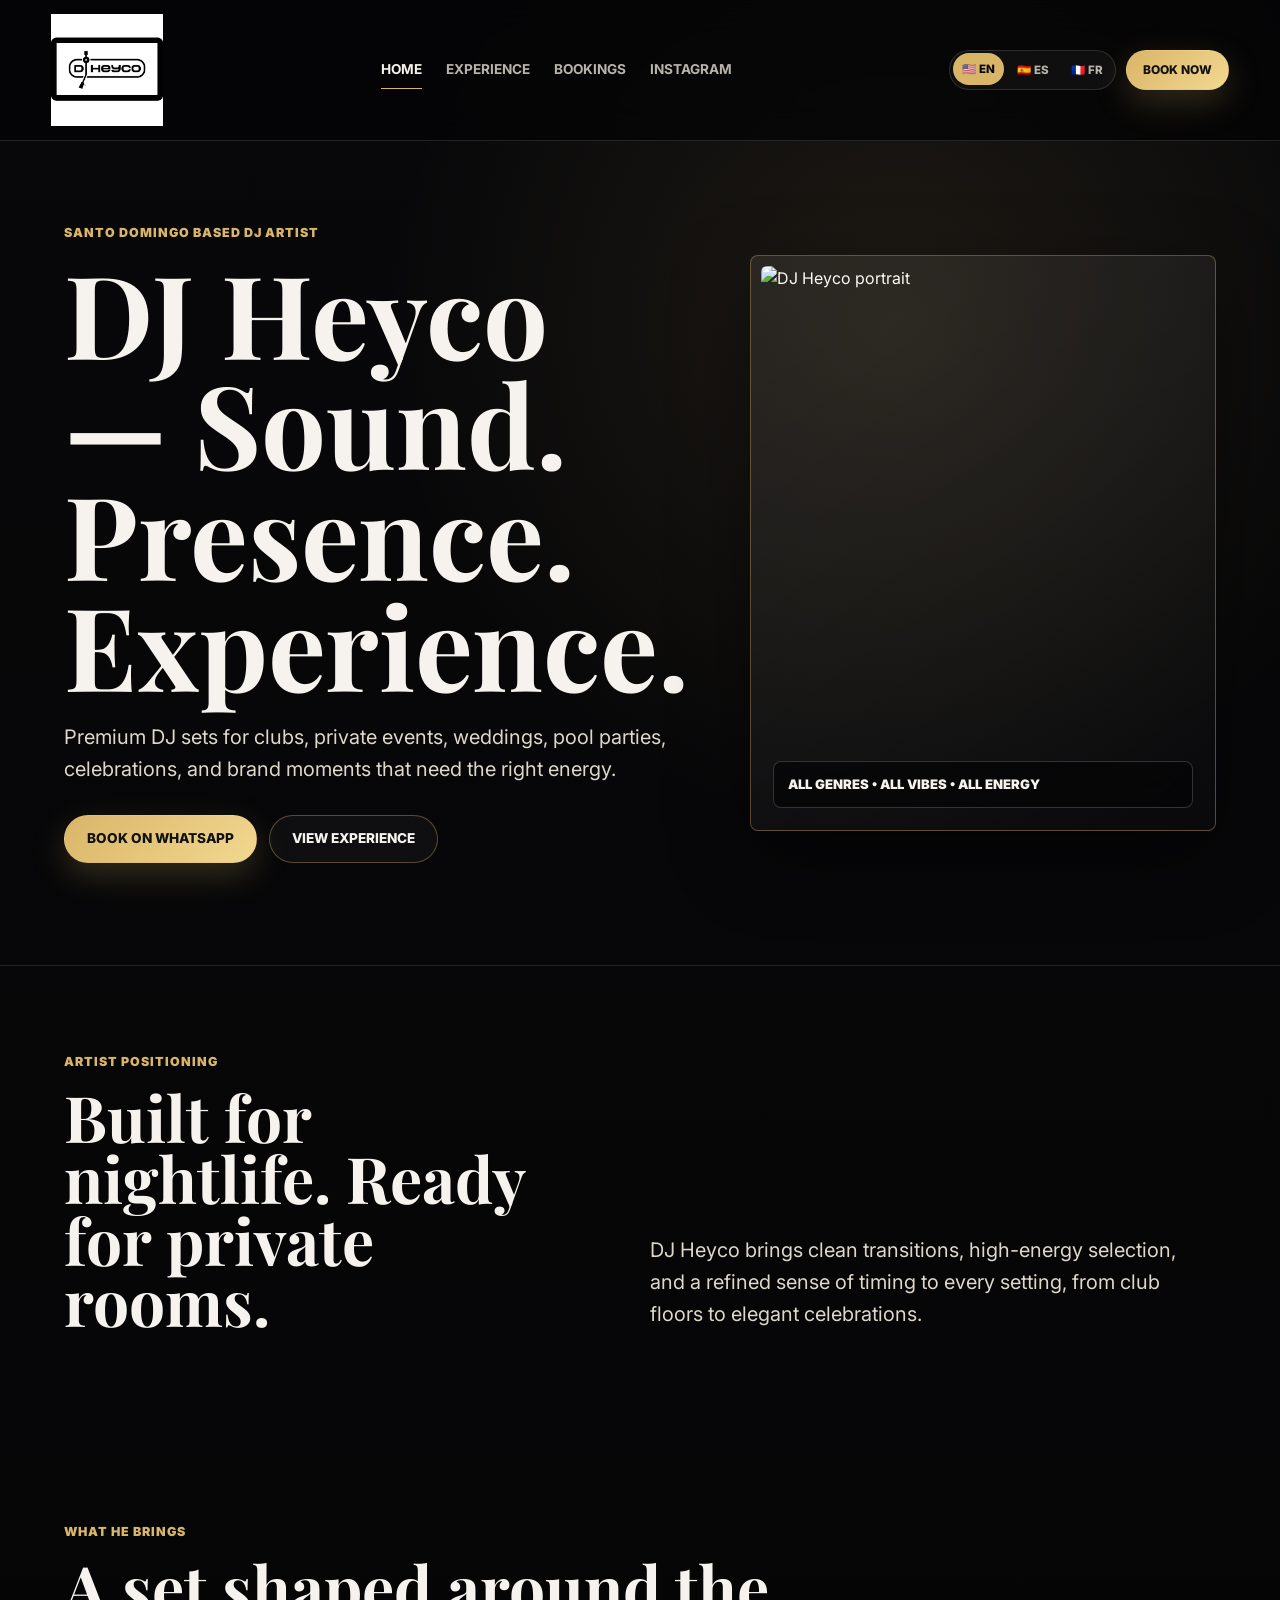
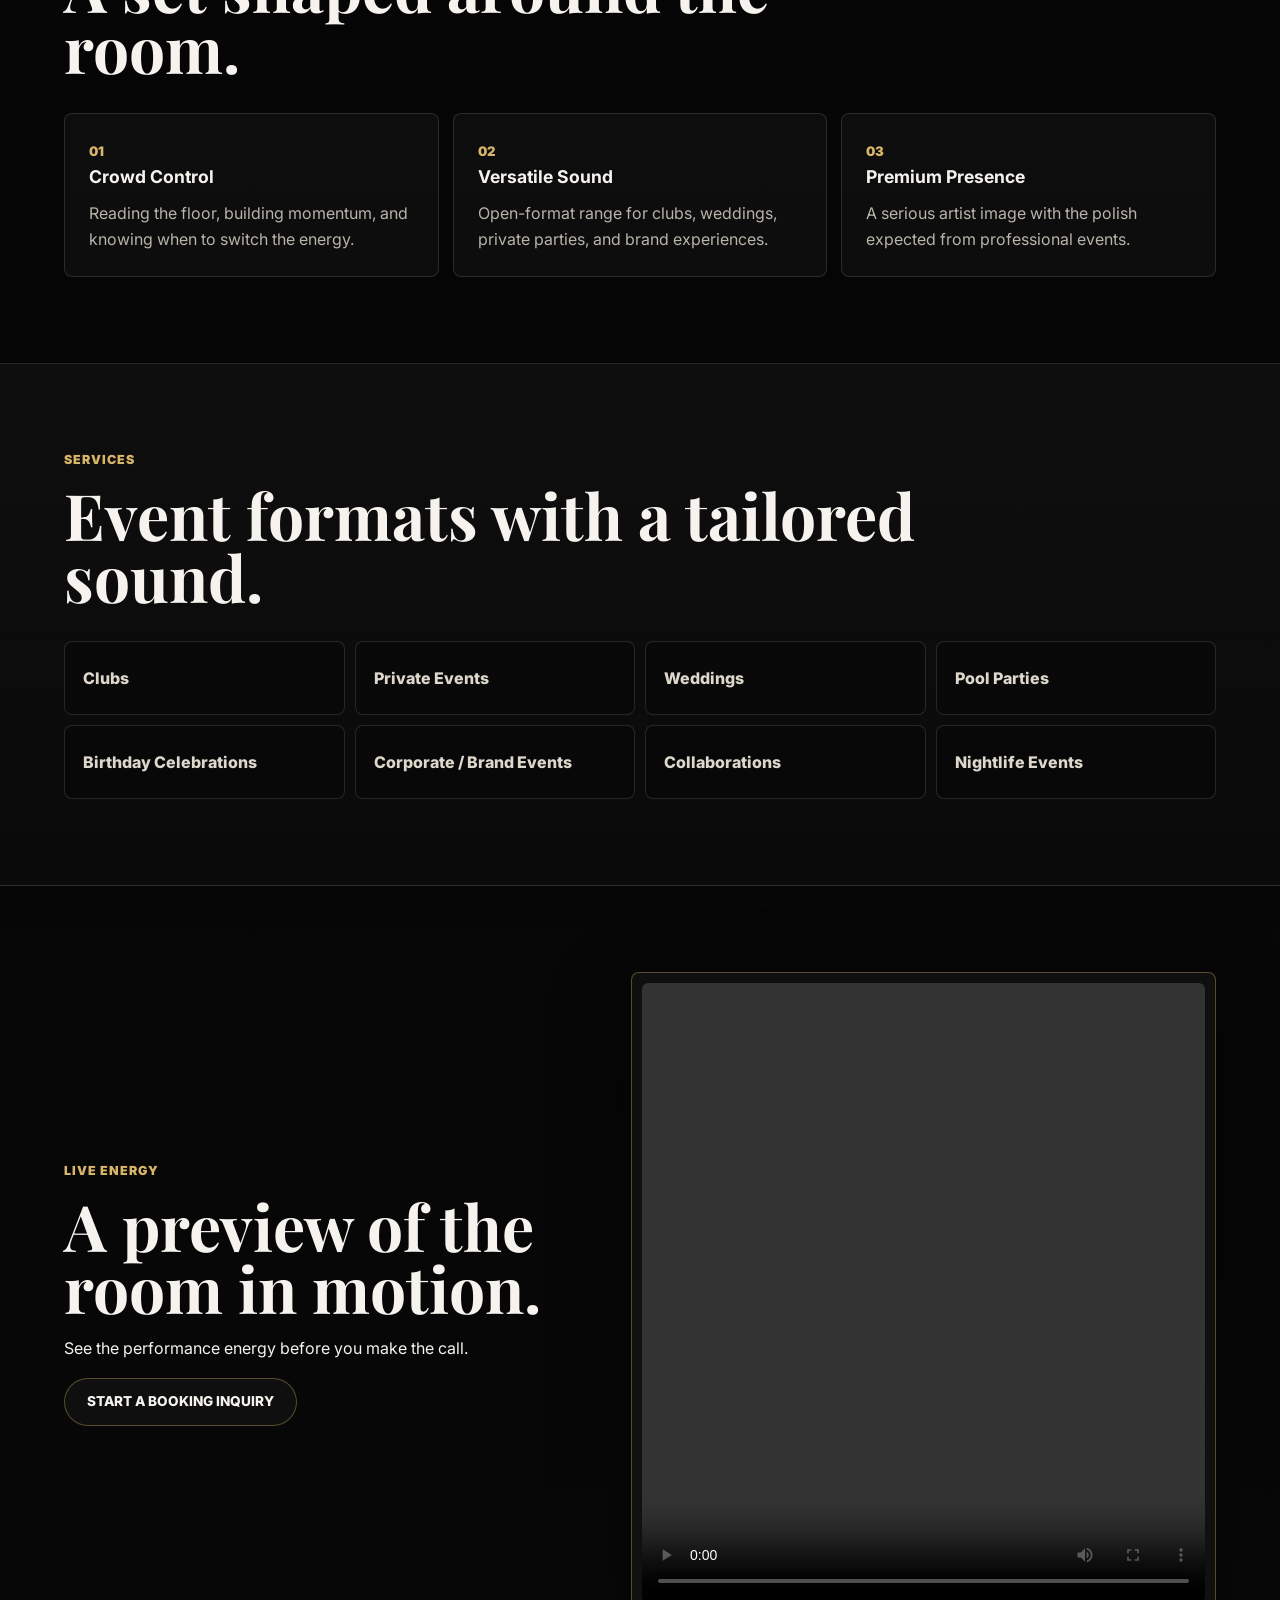
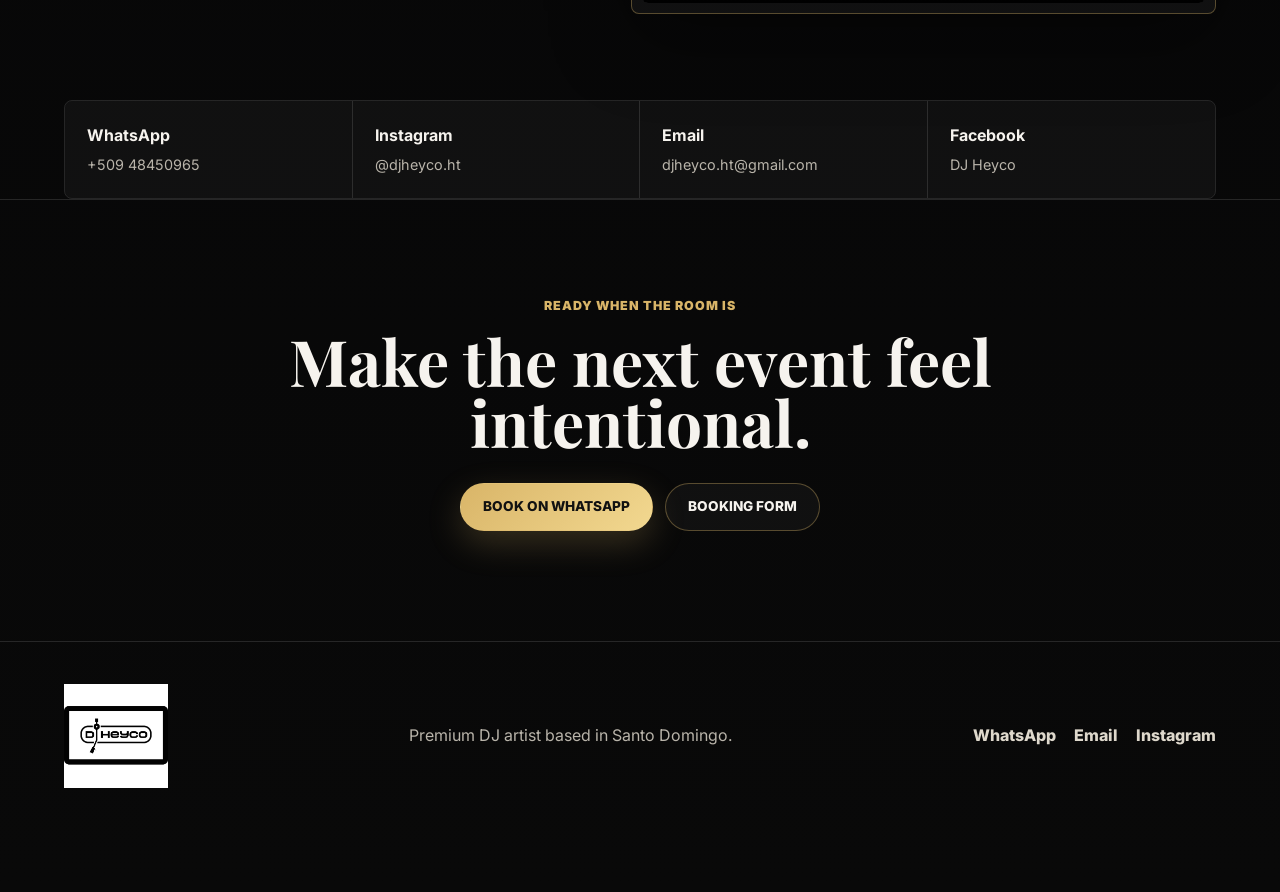
==== index.html @ 6276fa90 "Build DJ Heyco premium website" ====
<!DOCTYPE html>
<html lang="en" data-page="home">
<head>
  <meta charset="UTF-8">
  <meta name="viewport" content="width=device-width, initial-scale=1.0">
  <title data-meta-title="home">DJ HEYCO | Premium DJ Artist in Santo Domingo</title>
  <meta name="description" content="DJ Heyco delivers premium DJ sets for clubs, weddings, private events, nightlife, pool parties, brand events, and collaborations. Based in Santo Domingo.">
  <meta property="og:title" content="DJ HEYCO | Sound. Presence. Experience.">
  <meta property="og:description" content="Premium DJ sets for unforgettable events in Santo Domingo and beyond.">
  <meta property="og:image" content="assets/images/heyco-portrait-01.JPG">
  <meta property="og:type" content="website">
  <link rel="icon" href="assets/brands/logo-primary.png">
  <link rel="preconnect" href="https://fonts.googleapis.com">
  <link rel="preconnect" href="https://fonts.gstatic.com" crossorigin>
  <link href="https://fonts.googleapis.com/css2?family=Inter:wght@400;500;600;700;800&family=Playfair+Display:wght@700;800&display=swap" rel="stylesheet">
  <link rel="stylesheet" href="styles.css">
</head>
<body>
  <header class="site-header" data-header>
    <a class="brand" href="index.html" aria-label="DJ Heyco home">
      <img src="assets/brands/logo-white.png" alt="DJ Heyco logo">
    </a>
    <nav class="desktop-nav" aria-label="Primary navigation">
      <a href="index.html" data-nav="home" data-i18n="nav.home">Home</a>
      <a href="experience.html" data-nav="experience" data-i18n="nav.experience">Experience</a>
      <a href="bookings.html" data-nav="bookings" data-i18n="nav.bookings">Bookings</a>
      <a href="https://www.instagram.com/djheyco.ht?igsh=MTU1YTBkOXdvZGRmdA==" target="_blank" rel="noopener" data-i18n="nav.instagram">Instagram</a>
    </nav>
    <div class="header-actions">
      <div class="language-switcher" data-lang-switcher aria-label="Language selector"></div>
      <a class="btn btn-small btn-gold" href="bookings.html" data-i18n="nav.bookNow">Book Now</a>
      <button class="menu-toggle" type="button" data-menu-toggle aria-label="Open menu" aria-expanded="false">
        <span></span><span></span>
      </button>
    </div>
  </header>

  <div class="mobile-menu" data-mobile-menu>
    <nav aria-label="Mobile navigation">
      <a href="index.html" data-nav="home" data-i18n="nav.home">Home</a>
      <a href="experience.html" data-nav="experience" data-i18n="nav.experience">Experience</a>
      <a href="bookings.html" data-nav="bookings" data-i18n="nav.bookings">Bookings</a>
      <a href="https://www.instagram.com/djheyco.ht?igsh=MTU1YTBkOXdvZGRmdA==" target="_blank" rel="noopener" data-i18n="nav.instagram">Instagram</a>
    </nav>
    <div class="language-switcher mobile-languages" data-lang-switcher aria-label="Mobile language selector"></div>
    <a class="btn btn-gold btn-full" href="bookings.html" data-i18n="nav.bookNow">Book Now</a>
  </div>

  <main>
    <section class="hero home-hero">
      <div class="hero-copy reveal">
        <p class="eyebrow" data-i18n="home.hero.eyebrow">Santo Domingo based DJ artist</p>
        <h1 data-i18n="home.hero.title">DJ Heyco — Sound. Presence. Experience.</h1>
        <p class="hero-text" data-i18n="home.hero.text">Premium DJ sets for clubs, private events, weddings, pool parties, celebrations, and brand moments that need the right energy.</p>
        <div class="cta-row">
          <a class="btn btn-gold" href="https://wa.me/50948450965" data-i18n="cta.whatsapp">Book on WhatsApp</a>
          <a class="btn btn-outline" href="experience.html" data-i18n="cta.experience">View Experience</a>
        </div>
      </div>
      <div class="hero-visual reveal delay-1">
        <img src="assets/images/heyco-portrait-01.JPG" alt="DJ Heyco portrait">
        <div class="visual-tag" data-i18n="brand.phrase">All Genres • All Vibes • All Energy</div>
      </div>
    </section>

    <section class="section split-section">
      <div class="section-copy reveal">
        <p class="eyebrow" data-i18n="home.position.eyebrow">Artist positioning</p>
        <h2 data-i18n="home.position.title">Built for nightlife. Ready for private rooms.</h2>
      </div>
      <p class="section-lead reveal delay-1" data-i18n="home.position.text">DJ Heyco brings clean transitions, high-energy selection, and a refined sense of timing to every setting, from club floors to elegant celebrations.</p>
    </section>

    <section class="section">
      <div class="section-heading reveal">
        <p class="eyebrow" data-i18n="home.why.eyebrow">What he brings</p>
        <h2 data-i18n="home.why.title">A set shaped around the room.</h2>
      </div>
      <div class="feature-grid">
        <article class="feature-card reveal">
          <span>01</span>
          <h3 data-i18n="home.why.card1.title">Crowd Control</h3>
          <p data-i18n="home.why.card1.text">Reading the floor, building momentum, and knowing when to switch the energy.</p>
        </article>
        <article class="feature-card reveal delay-1">
          <span>02</span>
          <h3 data-i18n="home.why.card2.title">Versatile Sound</h3>
          <p data-i18n="home.why.card2.text">Open-format range for clubs, weddings, private parties, and brand experiences.</p>
        </article>
        <article class="feature-card reveal delay-2">
          <span>03</span>
          <h3 data-i18n="home.why.card3.title">Premium Presence</h3>
          <p data-i18n="home.why.card3.text">A serious artist image with the polish expected from professional events.</p>
        </article>
      </div>
    </section>

    <section class="section muted-band">
      <div class="section-heading reveal">
        <p class="eyebrow" data-i18n="home.services.eyebrow">Services</p>
        <h2 data-i18n="home.services.title">Event formats with a tailored sound.</h2>
      </div>
      <div class="service-grid">
        <span data-i18n="services.clubs">Clubs</span>
        <span data-i18n="services.private">Private Events</span>
        <span data-i18n="services.weddings">Weddings</span>
        <span data-i18n="services.pool">Pool Parties</span>
        <span data-i18n="services.birthdays">Birthday Celebrations</span>
        <span data-i18n="services.brand">Corporate / Brand Events</span>
        <span data-i18n="services.collabs">Collaborations</span>
        <span data-i18n="services.nightlife">Nightlife Events</span>
      </div>
    </section>

    <section class="section media-section">
      <div class="media-copy reveal">
        <p class="eyebrow" data-i18n="home.video.eyebrow">Live energy</p>
        <h2 data-i18n="home.video.title">A preview of the room in motion.</h2>
        <p data-i18n="home.video.text">See the performance energy before you make the call.</p>
        <a class="btn btn-outline" href="bookings.html" data-i18n="cta.bookingInquiry">Start a Booking Inquiry</a>
      </div>
      <div class="video-frame reveal delay-1">
        <video src="assets/video/heyco-live.mp4" controls playsinline preload="metadata"></video>
      </div>
    </section>

    <section class="contact-strip reveal" aria-label="Contact options">
      <a href="https://wa.me/50948450965"><strong>WhatsApp</strong><span>+509 48450965</span></a>
      <a href="https://www.instagram.com/djheyco.ht?igsh=MTU1YTBkOXdvZGRmdA==" target="_blank" rel="noopener"><strong>Instagram</strong><span>@djheyco.ht</span></a>
      <a href="mailto:djheyco.ht@gmail.com"><strong>Email</strong><span>djheyco.ht@gmail.com</span></a>
      <a href="https://www.facebook.com/share/14hBr5jwhWc/?mibextid=wwXIfr" target="_blank" rel="noopener"><strong>Facebook</strong><span>DJ Heyco</span></a>
    </section>

    <section class="final-cta reveal">
      <p class="eyebrow" data-i18n="final.eyebrow">Ready when the room is</p>
      <h2 data-i18n="home.final.title">Make the next event feel intentional.</h2>
      <div class="cta-row center">
        <a class="btn btn-gold" href="https://wa.me/50948450965" data-i18n="cta.whatsapp">Book on WhatsApp</a>
        <a class="btn btn-outline" href="bookings.html" data-i18n="cta.form">Booking Form</a>
      </div>
    </section>
  </main>

  <footer class="site-footer">
    <img src="assets/brands/logo-white.png" alt="DJ Heyco logo">
    <p data-i18n="footer.copy">Premium DJ artist based in Santo Domingo.</p>
    <div class="footer-links">
      <a href="https://wa.me/50948450965">WhatsApp</a>
      <a href="mailto:djheyco.ht@gmail.com">Email</a>
      <a href="https://www.instagram.com/djheyco.ht?igsh=MTU1YTBkOXdvZGRmdA==" target="_blank" rel="noopener">Instagram</a>
    </div>
  </footer>

  <div class="quick-actions" aria-label="Quick actions">
    <a href="https://wa.me/50948450965">WhatsApp</a>
    <a href="bookings.html" data-i18n="nav.bookNow">Book Now</a>
    <a href="https://www.instagram.com/djheyco.ht?igsh=MTU1YTBkOXdvZGRmdA==" target="_blank" rel="noopener">Instagram</a>
  </div>

  <script src="script.js"></script>
</body>
</html>
---- styles.css ----
:root {
  --black: #050506;
  --ink: #0b0b0d;
  --charcoal: #131316;
  --smoke: #232326;
  --line: rgba(255, 255, 255, 0.12);
  --line-strong: rgba(217, 181, 104, 0.36);
  --text: #f6f3ee;
  --muted: #b9b4aa;
  --soft: #ded8cc;
  --gold: #d9b568;
  --gold-deep: #98733a;
  --shadow: 0 24px 80px rgba(0, 0, 0, 0.42);
  --radius: 8px;
  --header: 76px;
  --display: "Playfair Display", Georgia, serif;
  --body: "Inter", Arial, sans-serif;
}

* { box-sizing: border-box; }
html { scroll-behavior: smooth; }
body {
  margin: 0;
  background:
    radial-gradient(circle at 70% 8%, rgba(217, 181, 104, 0.11), transparent 32rem),
    linear-gradient(180deg, #08080a 0%, var(--black) 45%, #090909 100%);
  color: var(--text);
  font-family: var(--body);
  line-height: 1.6;
  overflow-x: hidden;
}

body.menu-open { overflow: hidden; }
img, video { max-width: 100%; display: block; }
a { color: inherit; text-decoration: none; }
button, input, textarea, select { font: inherit; }

.site-header {
  position: sticky;
  top: 0;
  z-index: 50;
  min-height: var(--header);
  display: flex;
  align-items: center;
  justify-content: space-between;
  gap: 24px;
  padding: 14px clamp(18px, 4vw, 56px);
  background: rgba(5, 5, 6, 0.78);
  border-bottom: 1px solid var(--line);
  backdrop-filter: blur(18px);
  transition: background 220ms ease, min-height 220ms ease;
}

.site-header.is-scrolled { min-height: 66px; background: rgba(5, 5, 6, 0.94); }
.brand img { width: 112px; height: auto; }
.desktop-nav { display: flex; align-items: center; gap: 24px; color: var(--muted); font-size: 0.85rem; font-weight: 700; text-transform: uppercase; letter-spacing: 0; }
.desktop-nav a { position: relative; padding: 10px 0; transition: color 180ms ease; }
.desktop-nav a:hover, .desktop-nav a.is-active { color: var(--text); }
.desktop-nav a.is-active::after {
  content: "";
  position: absolute;
  left: 0;
  right: 0;
  bottom: 2px;
  height: 1px;
  background: var(--gold);
}

.header-actions { display: flex; align-items: center; gap: 10px; }
.language-switcher { display: flex; align-items: center; gap: 4px; padding: 3px; border: 1px solid var(--line); background: rgba(255,255,255,0.04); border-radius: 999px; }
.lang-btn {
  border: 0;
  color: var(--muted);
  background: transparent;
  border-radius: 999px;
  padding: 7px 9px;
  font-size: 0.72rem;
  font-weight: 800;
  cursor: pointer;
  transition: background 180ms ease, color 180ms ease, transform 180ms ease;
}
.lang-btn:hover, .lang-btn.is-active { color: var(--black); background: var(--gold); transform: translateY(-1px); }

.btn {
  display: inline-flex;
  align-items: center;
  justify-content: center;
  min-height: 48px;
  padding: 0 22px;
  border-radius: 999px;
  border: 1px solid transparent;
  font-size: 0.85rem;
  font-weight: 800;
  text-transform: uppercase;
  letter-spacing: 0;
  transition: transform 180ms ease, box-shadow 180ms ease, border-color 180ms ease, background 180ms ease;
}
.btn:hover { transform: translateY(-2px); }
.btn-gold { background: linear-gradient(135deg, var(--gold), #f2d890); color: #111; box-shadow: 0 12px 34px rgba(217, 181, 104, 0.22); }
.btn-outline { border-color: var(--line-strong); color: var(--text); background: rgba(255,255,255,0.035); }
.btn-outline:hover { border-color: var(--gold); background: rgba(217,181,104,0.08); }
.btn-small { min-height: 40px; padding: 0 16px; font-size: 0.75rem; }
.btn-full { width: 100%; }

.menu-toggle {
  display: none;
  width: 44px;
  height: 44px;
  border: 1px solid var(--line);
  border-radius: 50%;
  background: rgba(255,255,255,0.04);
  cursor: pointer;
}
.menu-toggle span { display: block; width: 18px; height: 2px; margin: 5px auto; background: var(--text); transition: transform 180ms ease; }
.menu-open .menu-toggle span:first-child { transform: translateY(3.5px) rotate(45deg); }
.menu-open .menu-toggle span:last-child { transform: translateY(-3.5px) rotate(-45deg); }
.mobile-menu {
  position: fixed;
  inset: var(--header) 0 auto 0;
  z-index: 40;
  padding: 24px;
  background: rgba(8,8,10,0.98);
  border-bottom: 1px solid var(--line);
  transform: translateY(-120%);
  opacity: 0;
  pointer-events: none;
  transition: transform 240ms ease, opacity 240ms ease;
}
.mobile-menu.is-open { transform: translateY(0); opacity: 1; pointer-events: auto; }
.mobile-menu nav { display: grid; gap: 4px; margin-bottom: 20px; }
.mobile-menu a { padding: 14px 0; color: var(--soft); font-weight: 800; text-transform: uppercase; }
.mobile-languages { margin-bottom: 20px; width: max-content; }

.hero, .page-hero, .section, .final-cta { padding-left: clamp(20px, 5vw, 72px); padding-right: clamp(20px, 5vw, 72px); }
.hero {
  min-height: calc(100svh - var(--header));
  display: grid;
  grid-template-columns: minmax(0, 1.02fr) minmax(300px, 0.78fr);
  gap: clamp(28px, 6vw, 80px);
  align-items: center;
  padding-top: 52px;
  padding-bottom: 72px;
}
.page-hero { padding-top: 96px; padding-bottom: 72px; max-width: 1040px; }
.bookings-hero { max-width: 1120px; }
.eyebrow {
  margin: 0 0 14px;
  color: var(--gold);
  font-size: 0.78rem;
  font-weight: 900;
  text-transform: uppercase;
  letter-spacing: 0.08em;
}
h1, h2, h3, p { margin-top: 0; }
h1, h2 { font-family: var(--display); line-height: 0.96; letter-spacing: 0; }
h1 { max-width: 860px; margin-bottom: 22px; font-size: clamp(3.25rem, 9vw, 7.8rem); }
h2 { font-size: clamp(2.2rem, 5vw, 4.8rem); margin-bottom: 18px; }
h3 { font-size: 1.1rem; margin-bottom: 10px; }
.hero-text, .section-lead { max-width: 680px; color: var(--soft); font-size: clamp(1rem, 2vw, 1.25rem); }
.cta-row { display: flex; flex-wrap: wrap; gap: 12px; margin-top: 30px; }
.cta-row.center { justify-content: center; }

.hero-visual { position: relative; border: 1px solid var(--line-strong); border-radius: var(--radius); padding: 10px; background: linear-gradient(145deg, rgba(255,255,255,0.08), rgba(255,255,255,0.015)); box-shadow: var(--shadow); }
.hero-visual img { aspect-ratio: 4 / 5; width: 100%; object-fit: cover; border-radius: calc(var(--radius) - 2px); filter: saturate(0.9) contrast(1.05); }
.visual-tag {
  position: absolute;
  left: 22px;
  right: 22px;
  bottom: 22px;
  padding: 12px 14px;
  border: 1px solid rgba(255,255,255,0.18);
  background: rgba(5,5,6,0.72);
  backdrop-filter: blur(14px);
  color: var(--text);
  border-radius: var(--radius);
  font-weight: 900;
  font-size: 0.82rem;
  text-transform: uppercase;
}

.section { padding-top: 86px; padding-bottom: 86px; }
.split-section { display: grid; grid-template-columns: 0.9fr 1fr; gap: clamp(24px, 6vw, 80px); align-items: end; border-top: 1px solid var(--line); }
.section-heading { max-width: 860px; margin-bottom: 34px; }
.muted-band { background: linear-gradient(180deg, rgba(255,255,255,0.035), rgba(255,255,255,0.015)); border-top: 1px solid var(--line); border-bottom: 1px solid var(--line); }

.feature-grid, .energy-grid, .contact-card-grid { display: grid; grid-template-columns: repeat(3, 1fr); gap: 14px; }
.feature-card, .contact-card, .media-note {
  border: 1px solid var(--line);
  border-radius: var(--radius);
  padding: 24px;
  background: rgba(255,255,255,0.035);
  transition: transform 180ms ease, border-color 180ms ease, background 180ms ease;
}
.feature-card:hover, .contact-card:hover { transform: translateY(-4px); border-color: var(--line-strong); background: rgba(217,181,104,0.055); }
.feature-card span { color: var(--gold); font-weight: 900; font-size: 0.82rem; }
.feature-card p, .media-note p { color: var(--muted); margin-bottom: 0; }
.service-grid { display: grid; grid-template-columns: repeat(4, 1fr); gap: 10px; }
.service-grid span {
  min-height: 74px;
  display: flex;
  align-items: center;
  padding: 18px;
  border: 1px solid var(--line);
  border-radius: var(--radius);
  color: var(--soft);
  background: rgba(0,0,0,0.22);
  font-weight: 800;
}

.media-section, .form-section, .artist-profile, .wide-media-grid { display: grid; grid-template-columns: 0.86fr 1fr; gap: clamp(24px, 5vw, 70px); align-items: center; }
.video-frame { border: 1px solid var(--line-strong); border-radius: var(--radius); padding: 10px; background: rgba(255,255,255,0.04); box-shadow: var(--shadow); }
.video-frame video { width: 100%; max-height: 620px; aspect-ratio: 9 / 16; object-fit: cover; border-radius: calc(var(--radius) - 2px); background: #000; }
.video-frame.large video { max-height: 760px; }
.contact-strip { margin: 0 clamp(20px, 5vw, 72px); display: grid; grid-template-columns: repeat(4, 1fr); border: 1px solid var(--line); border-radius: var(--radius); overflow: hidden; }
.contact-strip a, .contact-card { display: grid; gap: 4px; padding: 22px; background: rgba(255,255,255,0.035); border-right: 1px solid var(--line); }
.contact-strip a:last-child { border-right: 0; }
.contact-strip span, .contact-card span { color: var(--muted); font-size: 0.9rem; overflow-wrap: anywhere; }

.profile-image img, .editorial-gallery img { width: 100%; object-fit: cover; border-radius: var(--radius); border: 1px solid var(--line-strong); filter: saturate(0.9) contrast(1.04); }
.profile-image img { aspect-ratio: 4 / 5; }
.statement-band { margin: 10px clamp(20px, 5vw, 72px); padding: clamp(34px, 7vw, 70px); border-top: 1px solid var(--line-strong); border-bottom: 1px solid var(--line-strong); text-align: center; }
.statement-band p { margin: 0; color: var(--gold); font-family: var(--display); font-size: clamp(2rem, 6vw, 5rem); line-height: 1; }
.editorial-gallery { display: grid; grid-template-columns: 1.15fr 0.85fr; gap: 14px; align-items: end; }
.editorial-gallery img:first-child { aspect-ratio: 4 / 5; }
.editorial-gallery img:last-child { aspect-ratio: 3 / 4; }

.booking-form { border: 1px solid var(--line); border-radius: var(--radius); padding: 24px; background: rgba(255,255,255,0.04); }
.form-grid { display: grid; grid-template-columns: repeat(2, 1fr); gap: 14px; }
label { display: grid; gap: 8px; color: var(--soft); font-size: 0.86rem; font-weight: 800; }
input, textarea, select {
  width: 100%;
  border: 1px solid var(--line);
  border-radius: var(--radius);
  background: rgba(0,0,0,0.3);
  color: var(--text);
  padding: 13px 14px;
  outline: 0;
  transition: border-color 180ms ease, background 180ms ease;
}
textarea { resize: vertical; }
input:focus, textarea:focus, select:focus { border-color: var(--gold); background: rgba(0,0,0,0.5); }
.booking-form > label, .booking-form button { margin-top: 14px; }
.form-status { margin: 14px 0 0; color: var(--gold); font-weight: 800; }

.faq-list { max-width: 920px; display: grid; gap: 10px; }
.faq-item { border: 1px solid var(--line); border-radius: var(--radius); overflow: hidden; background: rgba(255,255,255,0.035); }
.faq-item button { width: 100%; display: flex; justify-content: space-between; align-items: center; gap: 20px; padding: 18px 20px; border: 0; background: transparent; color: var(--text); cursor: pointer; text-align: left; font-weight: 900; }
.faq-item b { color: var(--gold); font-size: 1.4rem; line-height: 1; transition: transform 180ms ease; }
.faq-item p { max-height: 0; overflow: hidden; margin: 0; padding: 0 20px; color: var(--muted); transition: max-height 220ms ease, padding 220ms ease; }
.faq-item.is-open p { max-height: 180px; padding: 0 20px 20px; }
.faq-item.is-open b { transform: rotate(45deg); }

.final-cta { padding-top: 96px; padding-bottom: 110px; text-align: center; border-top: 1px solid var(--line); }
.final-cta h2 { max-width: 900px; margin-left: auto; margin-right: auto; }
.site-footer { padding: 42px clamp(20px, 5vw, 72px) 104px; border-top: 1px solid var(--line); display: flex; justify-content: space-between; gap: 24px; align-items: center; color: var(--muted); }
.site-footer img { width: 104px; }
.site-footer p { margin: 0; }
.footer-links { display: flex; gap: 18px; font-weight: 800; color: var(--soft); }

.quick-actions { display: none; }
.reveal { opacity: 0; transform: translateY(22px); transition: opacity 620ms ease, transform 620ms ease; }
.reveal.is-visible { opacity: 1; transform: translateY(0); }
.delay-1 { transition-delay: 100ms; }
.delay-2 { transition-delay: 180ms; }
.delay-3 { transition-delay: 260ms; }

@media (max-width: 980px) {
  .desktop-nav, .header-actions > .language-switcher, .header-actions > .btn { display: none; }
  .menu-toggle { display: block; }
  .hero, .split-section, .media-section, .form-section, .artist-profile, .wide-media-grid { grid-template-columns: 1fr; }
  .hero { min-height: auto; padding-top: 48px; }
  .feature-grid, .energy-grid { grid-template-columns: 1fr; }
  .service-grid, .contact-strip, .contact-card-grid { grid-template-columns: repeat(2, 1fr); }
  .contact-strip a:nth-child(2) { border-right: 0; }
  .contact-strip a:nth-child(-n + 2) { border-bottom: 1px solid var(--line); }
}

@media (max-width: 640px) {
  :root { --header: 68px; }
  .site-header { padding: 12px 18px; }
  .brand img { width: 98px; }
  h1 { font-size: clamp(3rem, 17vw, 4.7rem); }
  h2 { font-size: clamp(2rem, 11vw, 3.2rem); }
  .hero, .page-hero, .section, .final-cta { padding-left: 18px; padding-right: 18px; }
  .section { padding-top: 64px; padding-bottom: 64px; }
  .page-hero { padding-top: 72px; padding-bottom: 56px; }
  .cta-row, .cta-row.center { flex-direction: column; align-items: stretch; }
  .btn { width: 100%; min-height: 52px; }
  .service-grid, .contact-strip, .contact-card-grid, .form-grid, .editorial-gallery { grid-template-columns: 1fr; }
  .contact-strip { margin-left: 18px; margin-right: 18px; }
  .contact-strip a { border-right: 0; border-bottom: 1px solid var(--line); }
  .contact-strip a:last-child { border-bottom: 0; }
  .visual-tag { left: 18px; right: 18px; bottom: 18px; }
  .statement-band { margin-left: 18px; margin-right: 18px; padding: 34px 0; }
  .site-footer { display: grid; justify-items: start; padding-bottom: 96px; }
  .footer-links { flex-wrap: wrap; }
  .quick-actions {
    position: fixed;
    left: 10px;
    right: 10px;
    bottom: 10px;
    z-index: 45;
    display: grid;
    grid-template-columns: repeat(3, 1fr);
    gap: 6px;
    padding: 6px;
    border: 1px solid var(--line-strong);
    border-radius: 999px;
    background: rgba(5,5,6,0.88);
    backdrop-filter: blur(18px);
    box-shadow: var(--shadow);
  }
  .quick-actions a {
    min-height: 42px;
    display: flex;
    align-items: center;
    justify-content: center;
    border-radius: 999px;
    color: var(--soft);
    font-size: 0.72rem;
    font-weight: 900;
    text-transform: uppercase;
  }
  .quick-actions a:nth-child(2) { background: var(--gold); color: var(--black); }
}

@media (prefers-reduced-motion: reduce) {
  *, *::before, *::after { scroll-behavior: auto !important; transition: none !important; }
  .reveal { opacity: 1; transform: none; }
}
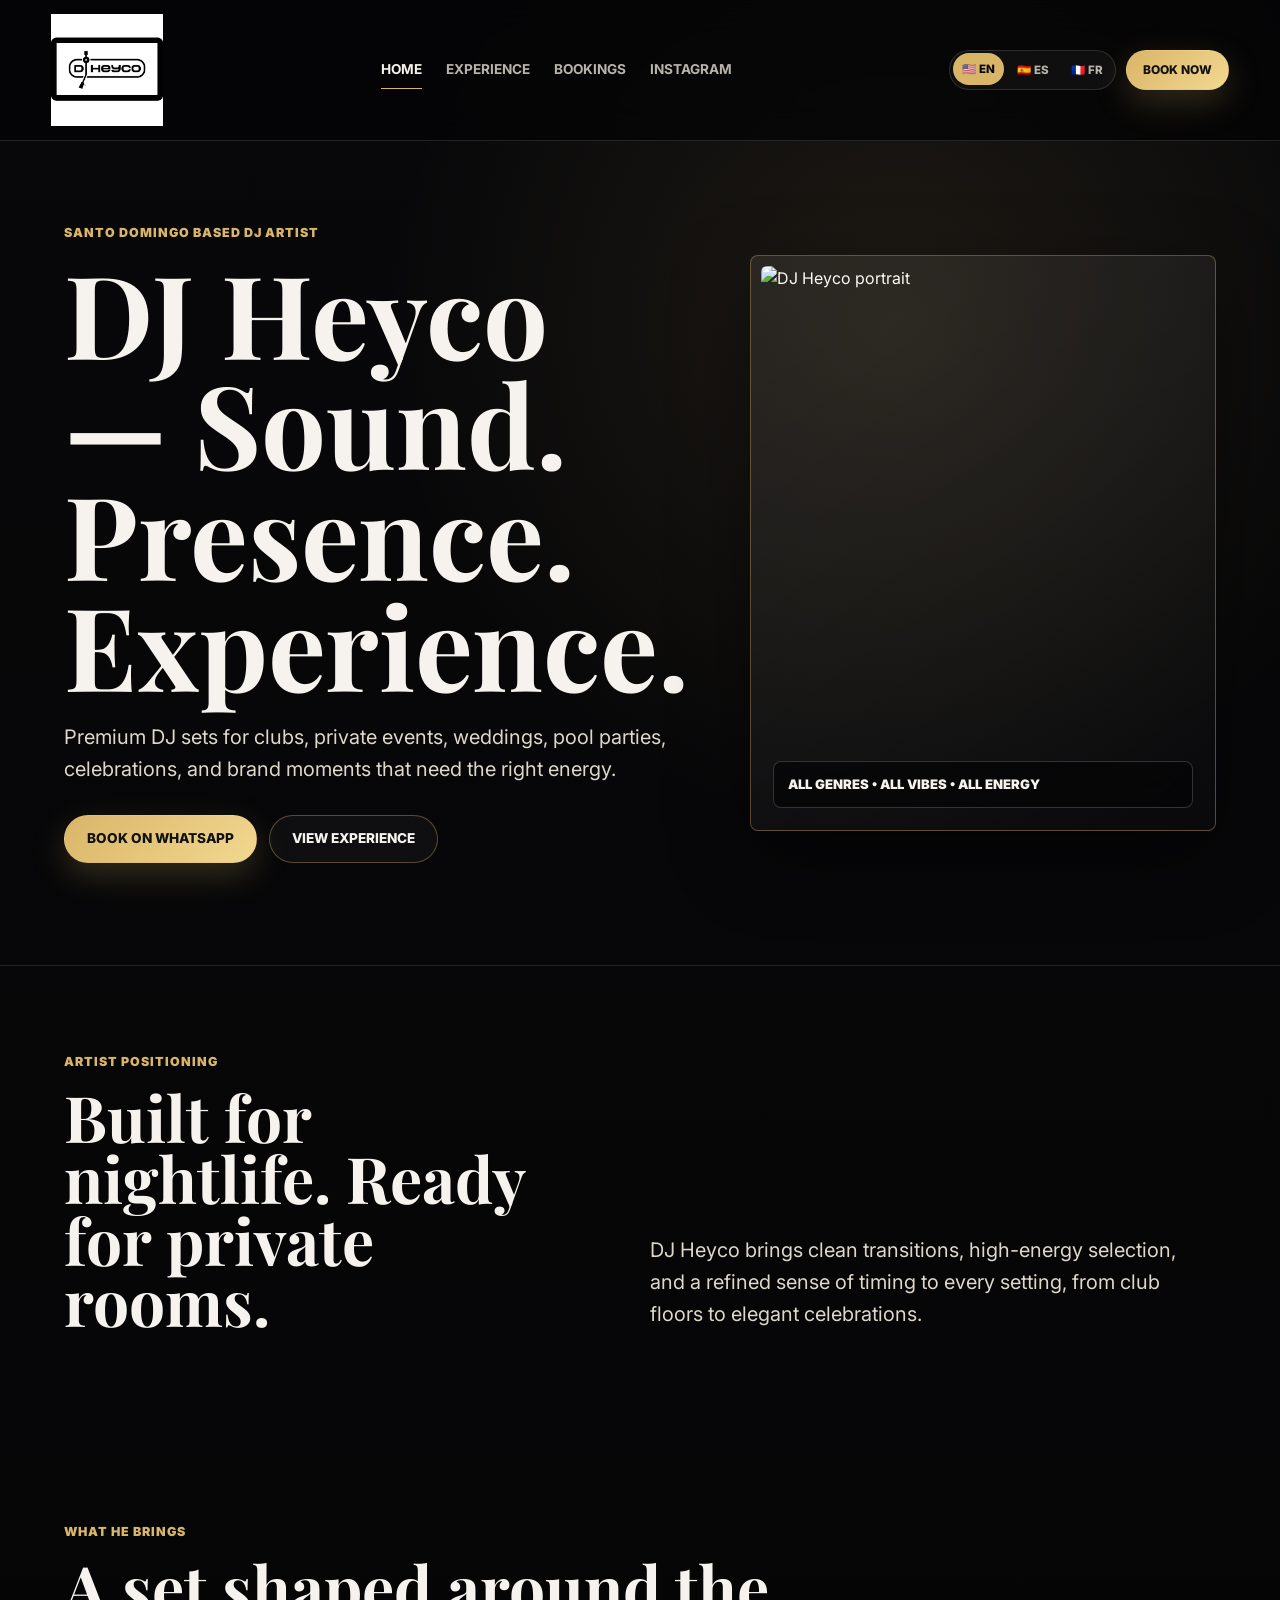
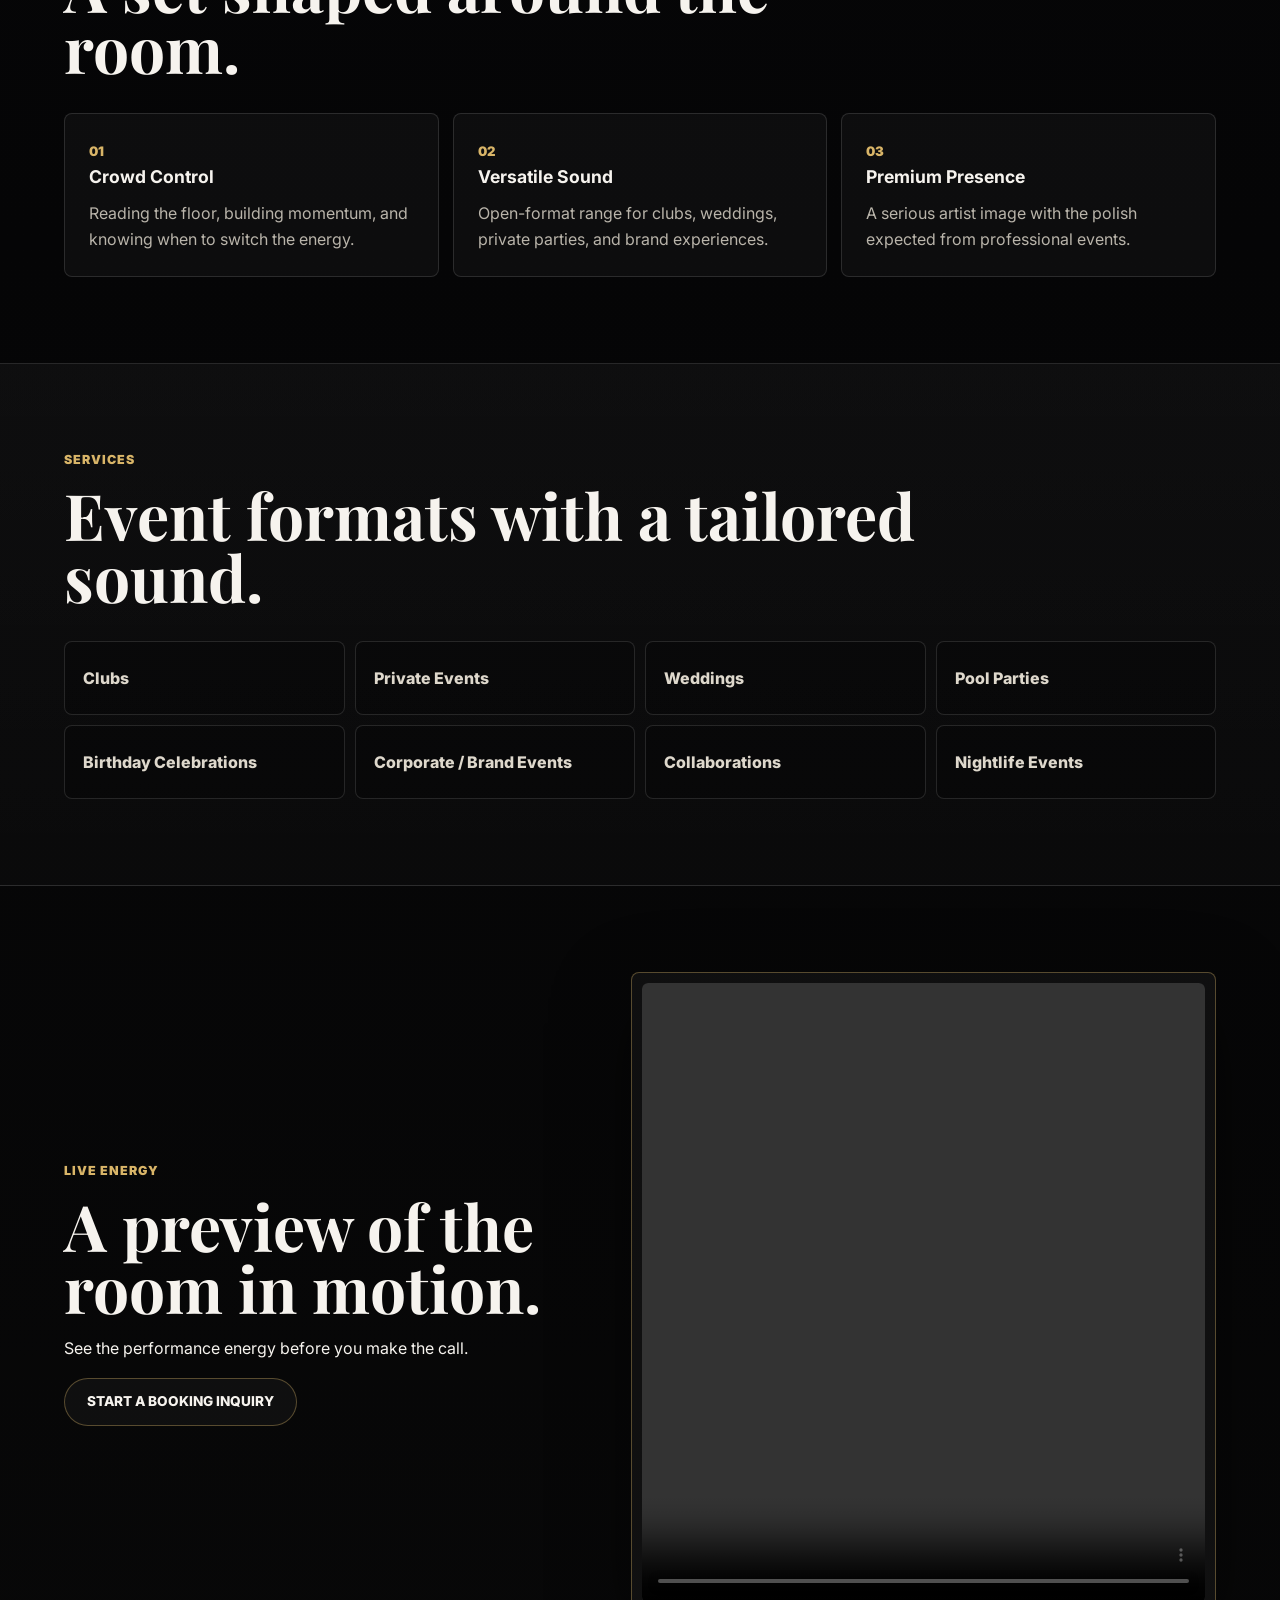
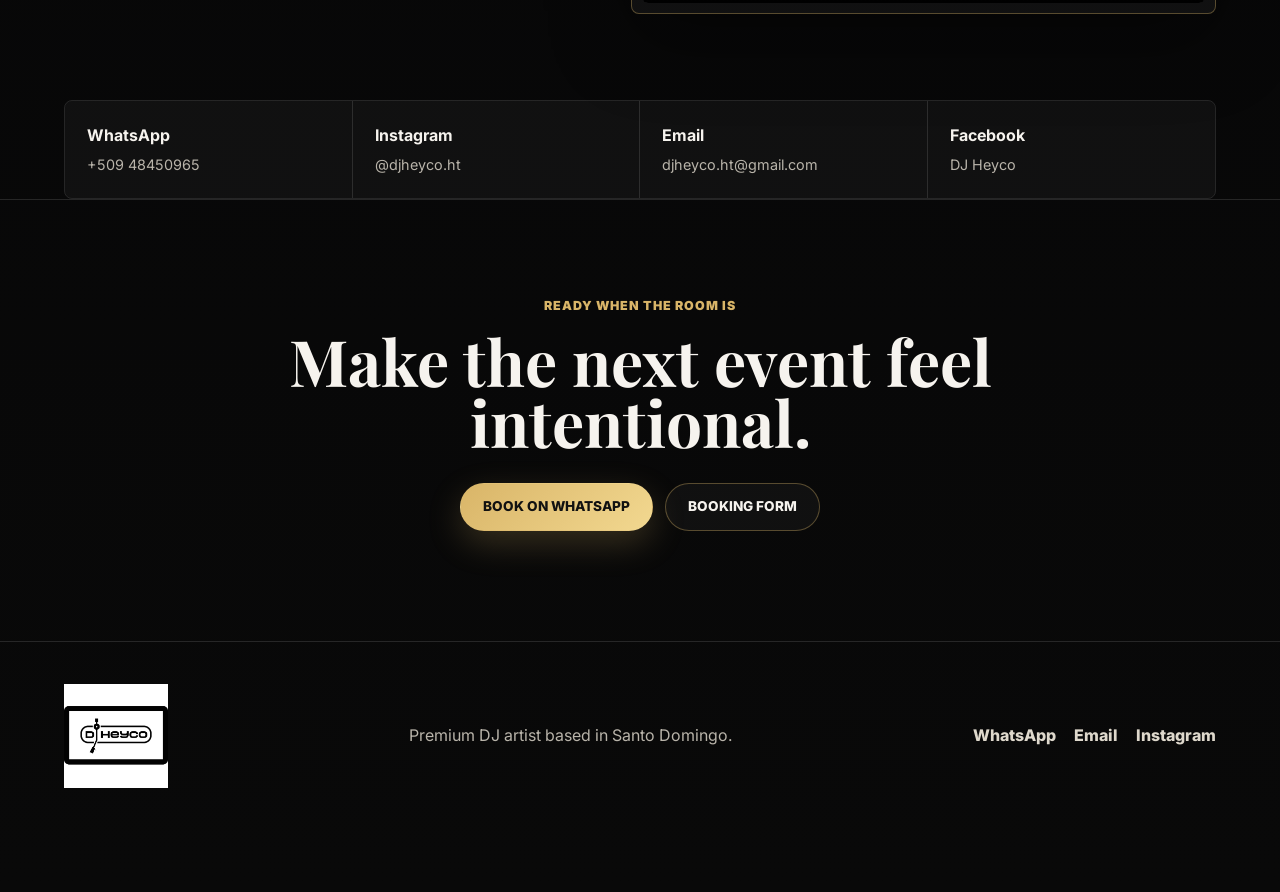
==== commit d85c04be: "Improve mobile navigation and social SEO" ====
--- a/index.html
+++ b/index.html
@@ -3,12 +3,22 @@
 <head>
   <meta charset="UTF-8">
   <meta name="viewport" content="width=device-width, initial-scale=1.0">
-  <title data-meta-title="home">DJ HEYCO | Premium DJ Artist in Santo Domingo</title>
-  <meta name="description" content="DJ Heyco delivers premium DJ sets for clubs, weddings, private events, nightlife, pool parties, brand events, and collaborations. Based in Santo Domingo.">
-  <meta property="og:title" content="DJ HEYCO | Sound. Presence. Experience.">
-  <meta property="og:description" content="Premium DJ sets for unforgettable events in Santo Domingo and beyond.">
-  <meta property="og:image" content="assets/images/heyco-portrait-01.JPG">
+  <title data-meta-title="home">DJ Heyco | Premium DJ for Events, Clubs & Private Celebrations</title>
+  <meta name="description" content="DJ Heyco is a Santo Domingo-based DJ delivering premium music experiences for clubs, weddings, private events, pool parties, nightlife, and brand collaborations.">
+  <meta name="robots" content="index, follow">
+  <meta name="author" content="DJ Heyco">
+  <meta name="theme-color" content="#050506">
+  <link rel="canonical" href="https://lively-mushroom-04da59610.7.azurestaticapps.net/">
+  <meta property="og:title" content="DJ Heyco | Premium DJ for Events, Clubs & Private Celebrations">
+  <meta property="og:description" content="DJ Heyco is a Santo Domingo-based DJ delivering premium music experiences for clubs, weddings, private events, pool parties, nightlife, and brand collaborations.">
+  <meta property="og:image" content="https://lively-mushroom-04da59610.7.azurestaticapps.net/assets/brands/logo-primary.png">
+  <meta property="og:url" content="https://lively-mushroom-04da59610.7.azurestaticapps.net/">
   <meta property="og:type" content="website">
+  <meta property="og:site_name" content="DJ Heyco">
+  <meta name="twitter:card" content="summary_large_image">
+  <meta name="twitter:title" content="DJ Heyco | Premium DJ for Events, Clubs & Private Celebrations">
+  <meta name="twitter:description" content="Premium music experiences for clubs, weddings, private events, pool parties, nightlife, and brand collaborations.">
+  <meta name="twitter:image" content="https://lively-mushroom-04da59610.7.azurestaticapps.net/assets/brands/logo-primary.png">
   <link rel="icon" href="assets/brands/logo-primary.png">
   <link rel="preconnect" href="https://fonts.googleapis.com">
   <link rel="preconnect" href="https://fonts.gstatic.com" crossorigin>
@@ -36,14 +46,22 @@
   </header>
 
   <div class="mobile-menu" data-mobile-menu>
-    <nav aria-label="Mobile navigation">
-      <a href="index.html" data-nav="home" data-i18n="nav.home">Home</a>
-      <a href="experience.html" data-nav="experience" data-i18n="nav.experience">Experience</a>
-      <a href="bookings.html" data-nav="bookings" data-i18n="nav.bookings">Bookings</a>
-      <a href="https://www.instagram.com/djheyco.ht?igsh=MTU1YTBkOXdvZGRmdA==" target="_blank" rel="noopener" data-i18n="nav.instagram">Instagram</a>
-    </nav>
-    <div class="language-switcher mobile-languages" data-lang-switcher aria-label="Mobile language selector"></div>
-    <a class="btn btn-gold btn-full" href="bookings.html" data-i18n="nav.bookNow">Book Now</a>
+    <div class="mobile-menu-shell">
+      <div class="mobile-menu-head">
+        <a class="mobile-logo-card" href="index.html" aria-label="DJ Heyco home">
+          <img src="assets/brands/logo-white.png" alt="DJ Heyco logo">
+        </a>
+        <button class="mobile-close" type="button" data-menu-close aria-label="Close menu">×</button>
+      </div>
+      <nav aria-label="Mobile navigation">
+        <a href="index.html" data-nav="home" data-i18n="nav.home">Home</a>
+        <a href="experience.html" data-nav="experience" data-i18n="nav.experience">Experience</a>
+        <a href="bookings.html" data-nav="bookings" data-i18n="nav.bookings">Bookings</a>
+        <a href="https://www.instagram.com/djheyco.ht?igsh=MTU1YTBkOXdvZGRmdA==" target="_blank" rel="noopener" data-i18n="nav.instagram">Instagram</a>
+      </nav>
+      <div class="language-switcher mobile-languages" data-lang-switcher aria-label="Mobile language selector"></div>
+      <a class="btn btn-gold btn-full" href="bookings.html" data-i18n="nav.bookNow">Book Now</a>
+    </div>
   </div>
 
   <main>
--- a/styles.css
+++ b/styles.css
@@ -30,7 +30,11 @@
   overflow-x: hidden;
 }
 
-body.menu-open { overflow: hidden; }
+body.menu-open {
+  position: fixed;
+  width: 100%;
+  overflow: hidden;
+}
 img, video { max-width: 100%; display: block; }
 a { color: inherit; text-decoration: none; }
 button, input, textarea, select { font: inherit; }
@@ -116,20 +120,75 @@
 .menu-open .menu-toggle span:last-child { transform: translateY(-3.5px) rotate(-45deg); }
 .mobile-menu {
   position: fixed;
-  inset: var(--header) 0 auto 0;
-  z-index: 40;
-  padding: 24px;
-  background: rgba(8,8,10,0.98);
-  border-bottom: 1px solid var(--line);
-  transform: translateY(-120%);
+  inset: 0;
+  z-index: 70;
+  height: 100vh;
+  height: 100dvh;
+  overflow-y: auto;
+  overscroll-behavior: contain;
+  -webkit-overflow-scrolling: touch;
+  touch-action: pan-y;
+  padding: max(18px, env(safe-area-inset-top)) 20px max(120px, calc(84px + env(safe-area-inset-bottom)));
+  background:
+    radial-gradient(circle at 80% 0%, rgba(217, 181, 104, 0.12), transparent 26rem),
+    rgba(8,8,10,0.985);
+  transform: translateY(-105%);
   opacity: 0;
   pointer-events: none;
   transition: transform 240ms ease, opacity 240ms ease;
 }
 .mobile-menu.is-open { transform: translateY(0); opacity: 1; pointer-events: auto; }
-.mobile-menu nav { display: grid; gap: 4px; margin-bottom: 20px; }
-.mobile-menu a { padding: 14px 0; color: var(--soft); font-weight: 800; text-transform: uppercase; }
-.mobile-languages { margin-bottom: 20px; width: max-content; }
+.mobile-menu-shell {
+  width: min(100%, 520px);
+  min-height: calc(100dvh - max(36px, env(safe-area-inset-top)) - max(120px, calc(84px + env(safe-area-inset-bottom))));
+  margin: 0 auto;
+  display: flex;
+  flex-direction: column;
+}
+.mobile-menu-head {
+  display: flex;
+  align-items: center;
+  justify-content: space-between;
+  gap: 18px;
+  padding-bottom: 26px;
+}
+.mobile-logo-card {
+  display: inline-flex;
+  align-items: center;
+  justify-content: center;
+  padding: 10px 13px;
+  border: 1px solid var(--line);
+  border-radius: var(--radius);
+  background: rgba(0, 0, 0, 0.34);
+}
+.mobile-logo-card img { width: 106px; height: auto; }
+.mobile-close {
+  width: 48px;
+  height: 48px;
+  border: 1px solid var(--line-strong);
+  border-radius: 50%;
+  background: rgba(255,255,255,0.045);
+  color: var(--text);
+  font-size: 2rem;
+  line-height: 1;
+  cursor: pointer;
+}
+.mobile-menu nav { display: grid; gap: 8px; margin-bottom: 26px; }
+.mobile-menu nav a {
+  min-height: 62px;
+  display: flex;
+  align-items: center;
+  padding: 16px 0;
+  border-bottom: 1px solid var(--line);
+  color: var(--soft);
+  font-family: var(--display);
+  font-size: clamp(2rem, 12vw, 4rem);
+  line-height: 1;
+  font-weight: 800;
+  text-transform: none;
+}
+.mobile-menu nav a.is-active { color: var(--gold); }
+.mobile-languages { margin: auto 0 20px; width: max-content; }
 
 .hero, .page-hero, .section, .final-cta { padding-left: clamp(20px, 5vw, 72px); padding-right: clamp(20px, 5vw, 72px); }
 .hero {
@@ -265,7 +324,7 @@
 .delay-3 { transition-delay: 260ms; }
 
 @media (max-width: 980px) {
-  .desktop-nav, .header-actions > .language-switcher, .header-actions > .btn { display: none; }
+  .desktop-nav, .header-actions > .btn { display: none; }
   .menu-toggle { display: block; }
   .hero, .split-section, .media-section, .form-section, .artist-profile, .wide-media-grid { grid-template-columns: 1fr; }
   .hero { min-height: auto; padding-top: 48px; }
@@ -277,8 +336,13 @@
 
 @media (max-width: 640px) {
   :root { --header: 68px; }
-  .site-header { padding: 12px 18px; }
-  .brand img { width: 98px; }
+  body { padding-bottom: calc(76px + env(safe-area-inset-bottom)); }
+  .site-header { padding: 12px 14px; gap: 10px; }
+  .brand img { width: 86px; }
+  .header-actions { gap: 7px; }
+  .language-switcher { gap: 2px; padding: 2px; }
+  .lang-btn { padding: 6px 6px; font-size: 0.65rem; }
+  .menu-toggle { width: 42px; height: 42px; flex: 0 0 auto; }
   h1 { font-size: clamp(3rem, 17vw, 4.7rem); }
   h2 { font-size: clamp(2rem, 11vw, 3.2rem); }
   .hero, .page-hero, .section, .final-cta { padding-left: 18px; padding-right: 18px; }
@@ -292,13 +356,13 @@
   .contact-strip a:last-child { border-bottom: 0; }
   .visual-tag { left: 18px; right: 18px; bottom: 18px; }
   .statement-band { margin-left: 18px; margin-right: 18px; padding: 34px 0; }
-  .site-footer { display: grid; justify-items: start; padding-bottom: 96px; }
+  .site-footer { display: grid; justify-items: start; padding-bottom: calc(112px + env(safe-area-inset-bottom)); }
   .footer-links { flex-wrap: wrap; }
   .quick-actions {
     position: fixed;
     left: 10px;
     right: 10px;
-    bottom: 10px;
+    bottom: max(10px, env(safe-area-inset-bottom));
     z-index: 45;
     display: grid;
     grid-template-columns: repeat(3, 1fr);
@@ -322,6 +386,13 @@
     text-transform: uppercase;
   }
   .quick-actions a:nth-child(2) { background: var(--gold); color: var(--black); }
+  .menu-open .quick-actions { display: none; }
+}
+
+@media (max-width: 370px) {
+  .brand img { width: 78px; }
+  .lang-btn { padding: 5px 4px; font-size: 0.58rem; }
+  .menu-toggle { width: 40px; height: 40px; }
 }
 
 @media (prefers-reduced-motion: reduce) {
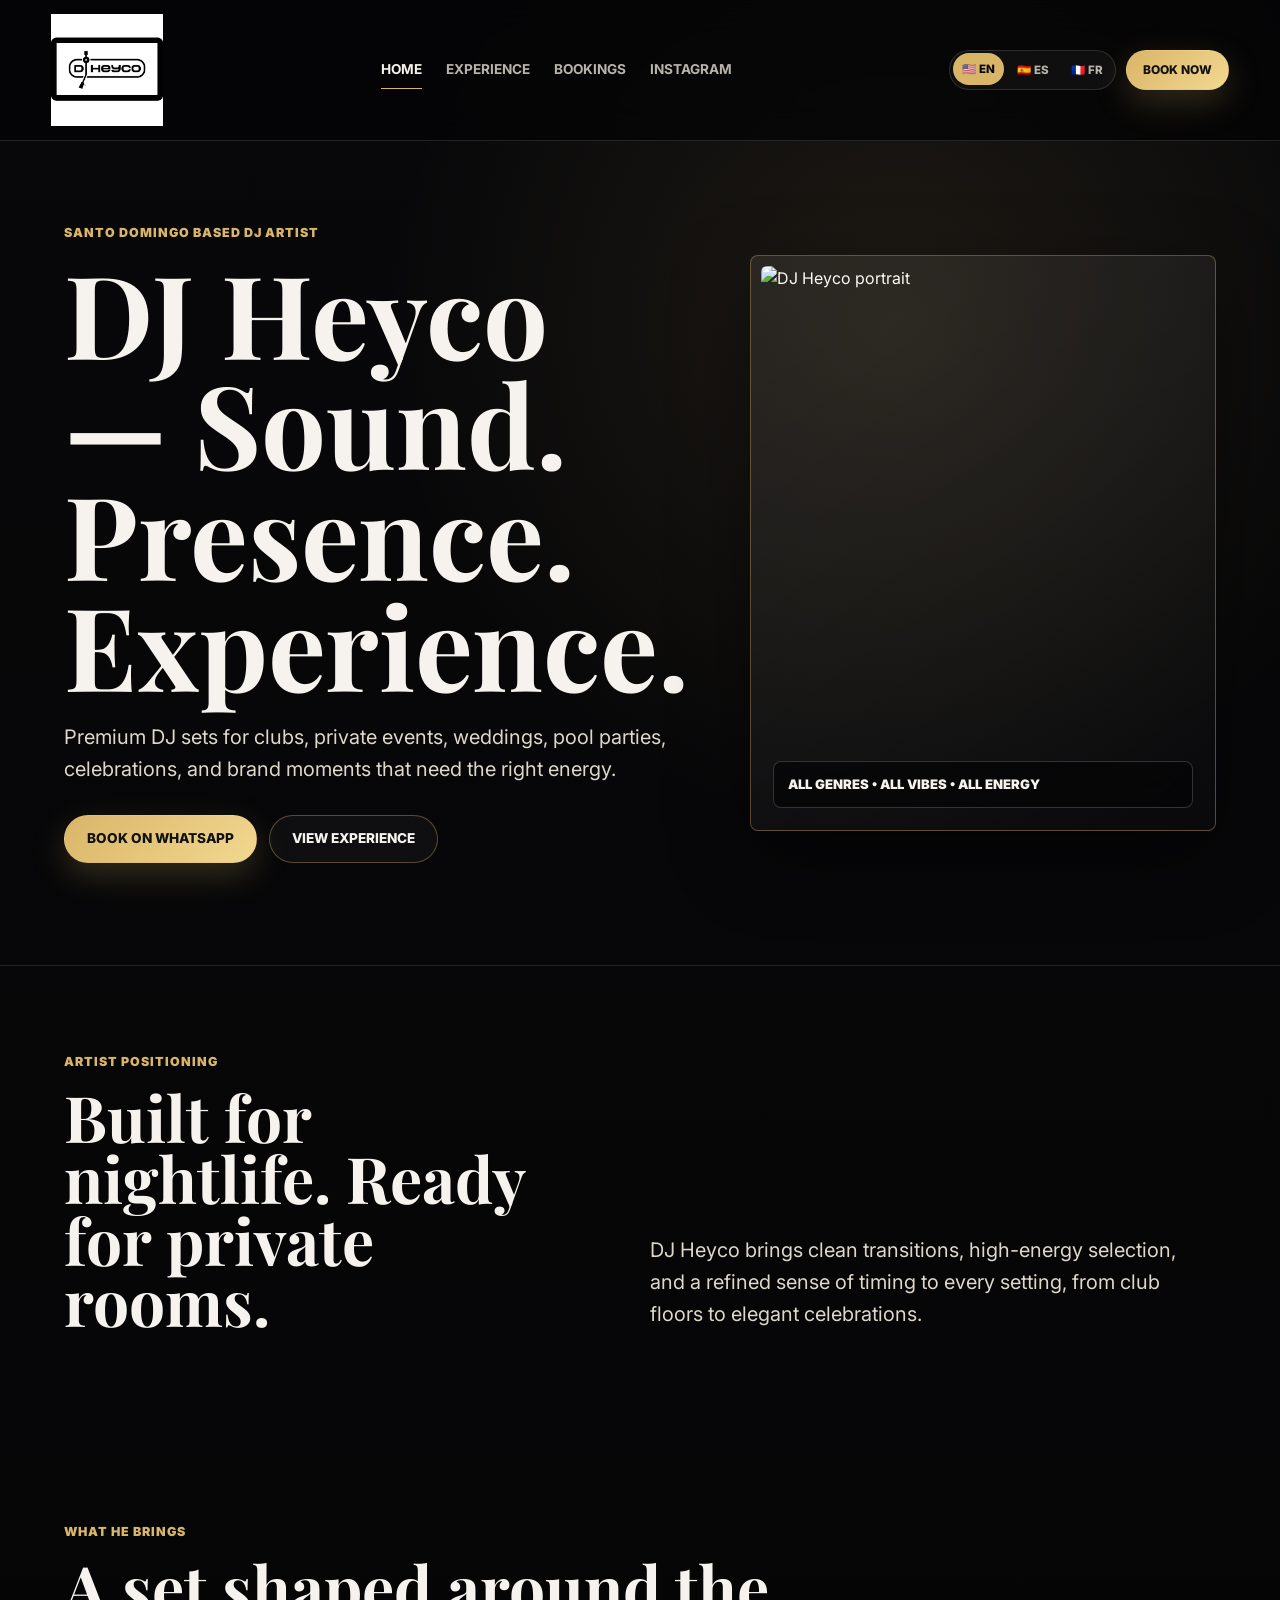
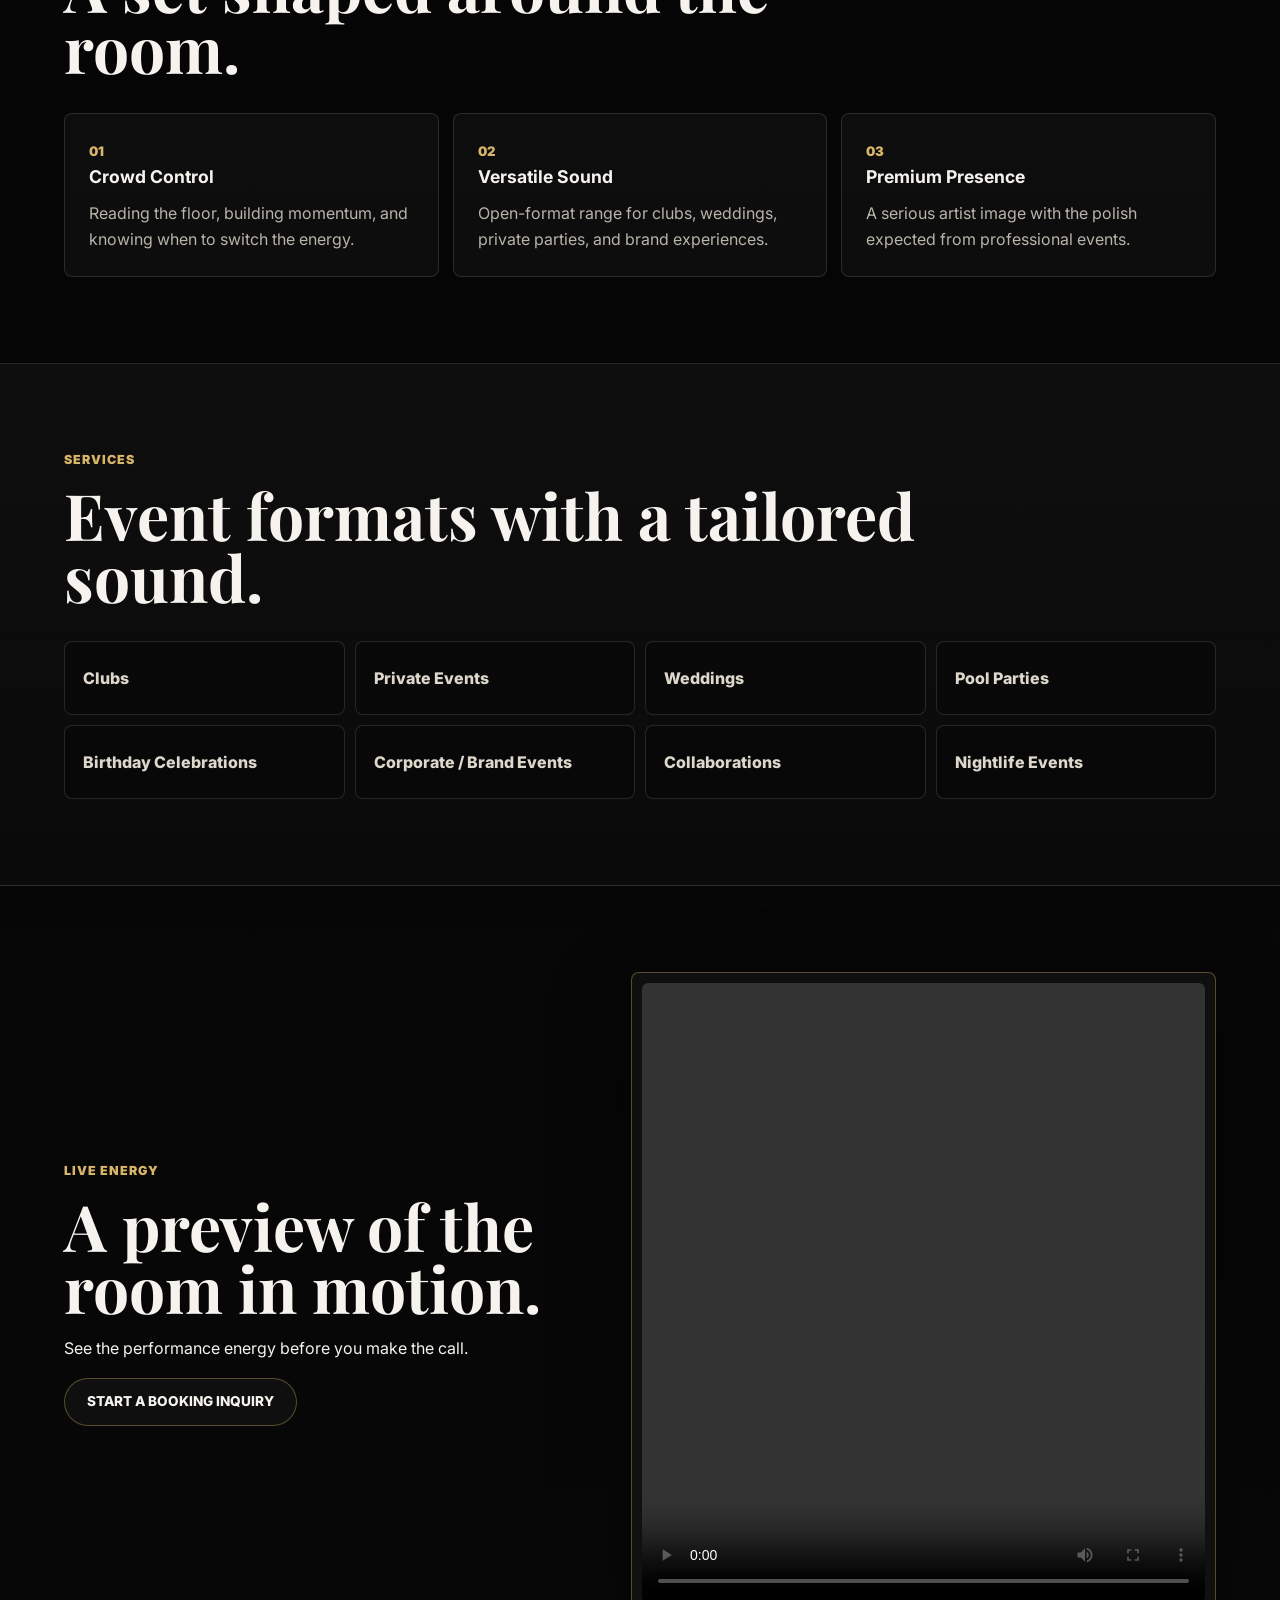
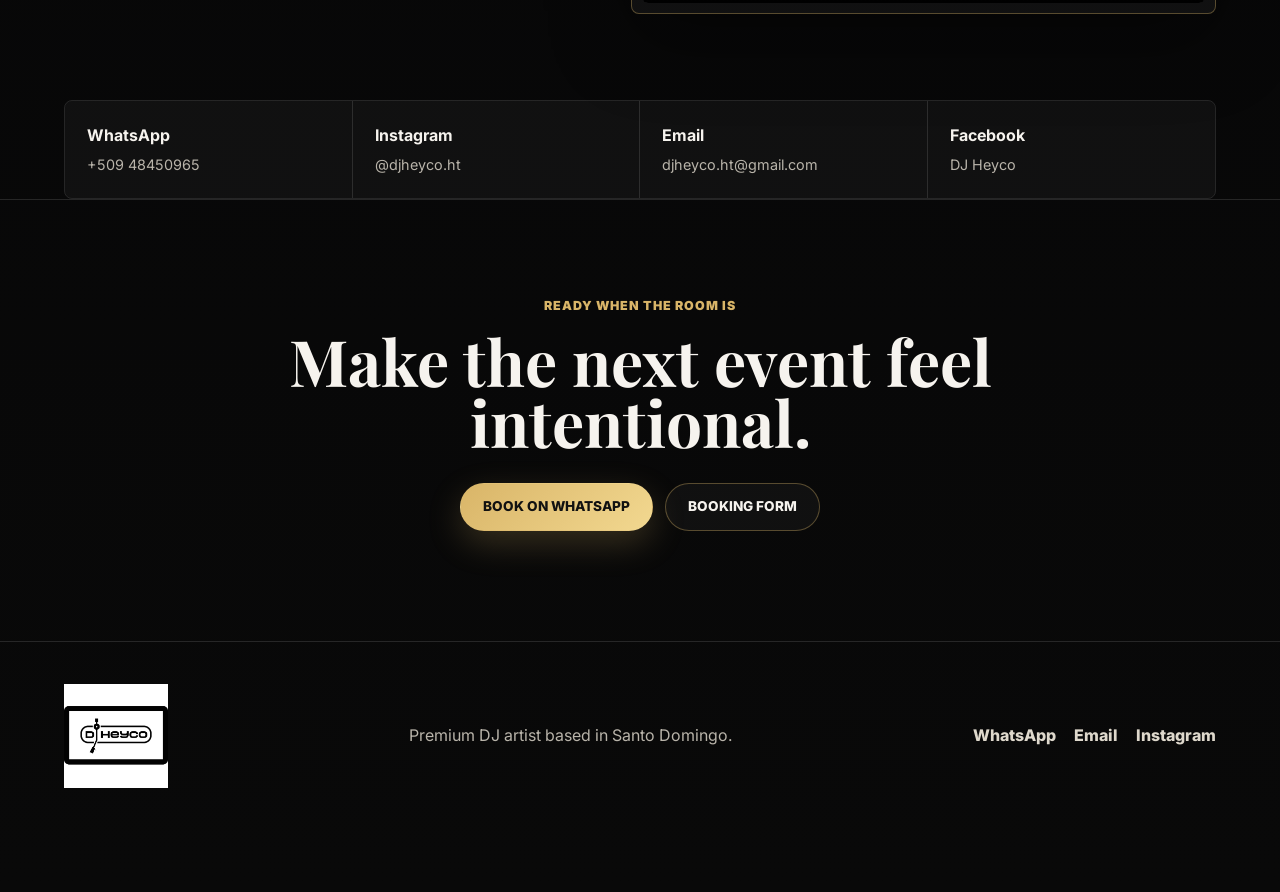
==== commit 45b4489b: "video" ====
--- a/index.html
+++ b/index.html
@@ -68,7 +68,7 @@
     <section class="hero home-hero">
       <div class="hero-copy reveal">
         <p class="eyebrow" data-i18n="home.hero.eyebrow">Santo Domingo based DJ artist</p>
-        <h1 data-i18n="home.hero.title">DJ Heyco — Sound. Presence. Experience.</h1>
+        <h1 data-i18n="home.hero.title">DJ Heyco - Sound. Presence. Experience.</h1>
         <p class="hero-text" data-i18n="home.hero.text">Premium DJ sets for clubs, private events, weddings, pool parties, celebrations, and brand moments that need the right energy.</p>
         <div class="cta-row">
           <a class="btn btn-gold" href="https://wa.me/50948450965" data-i18n="cta.whatsapp">Book on WhatsApp</a>
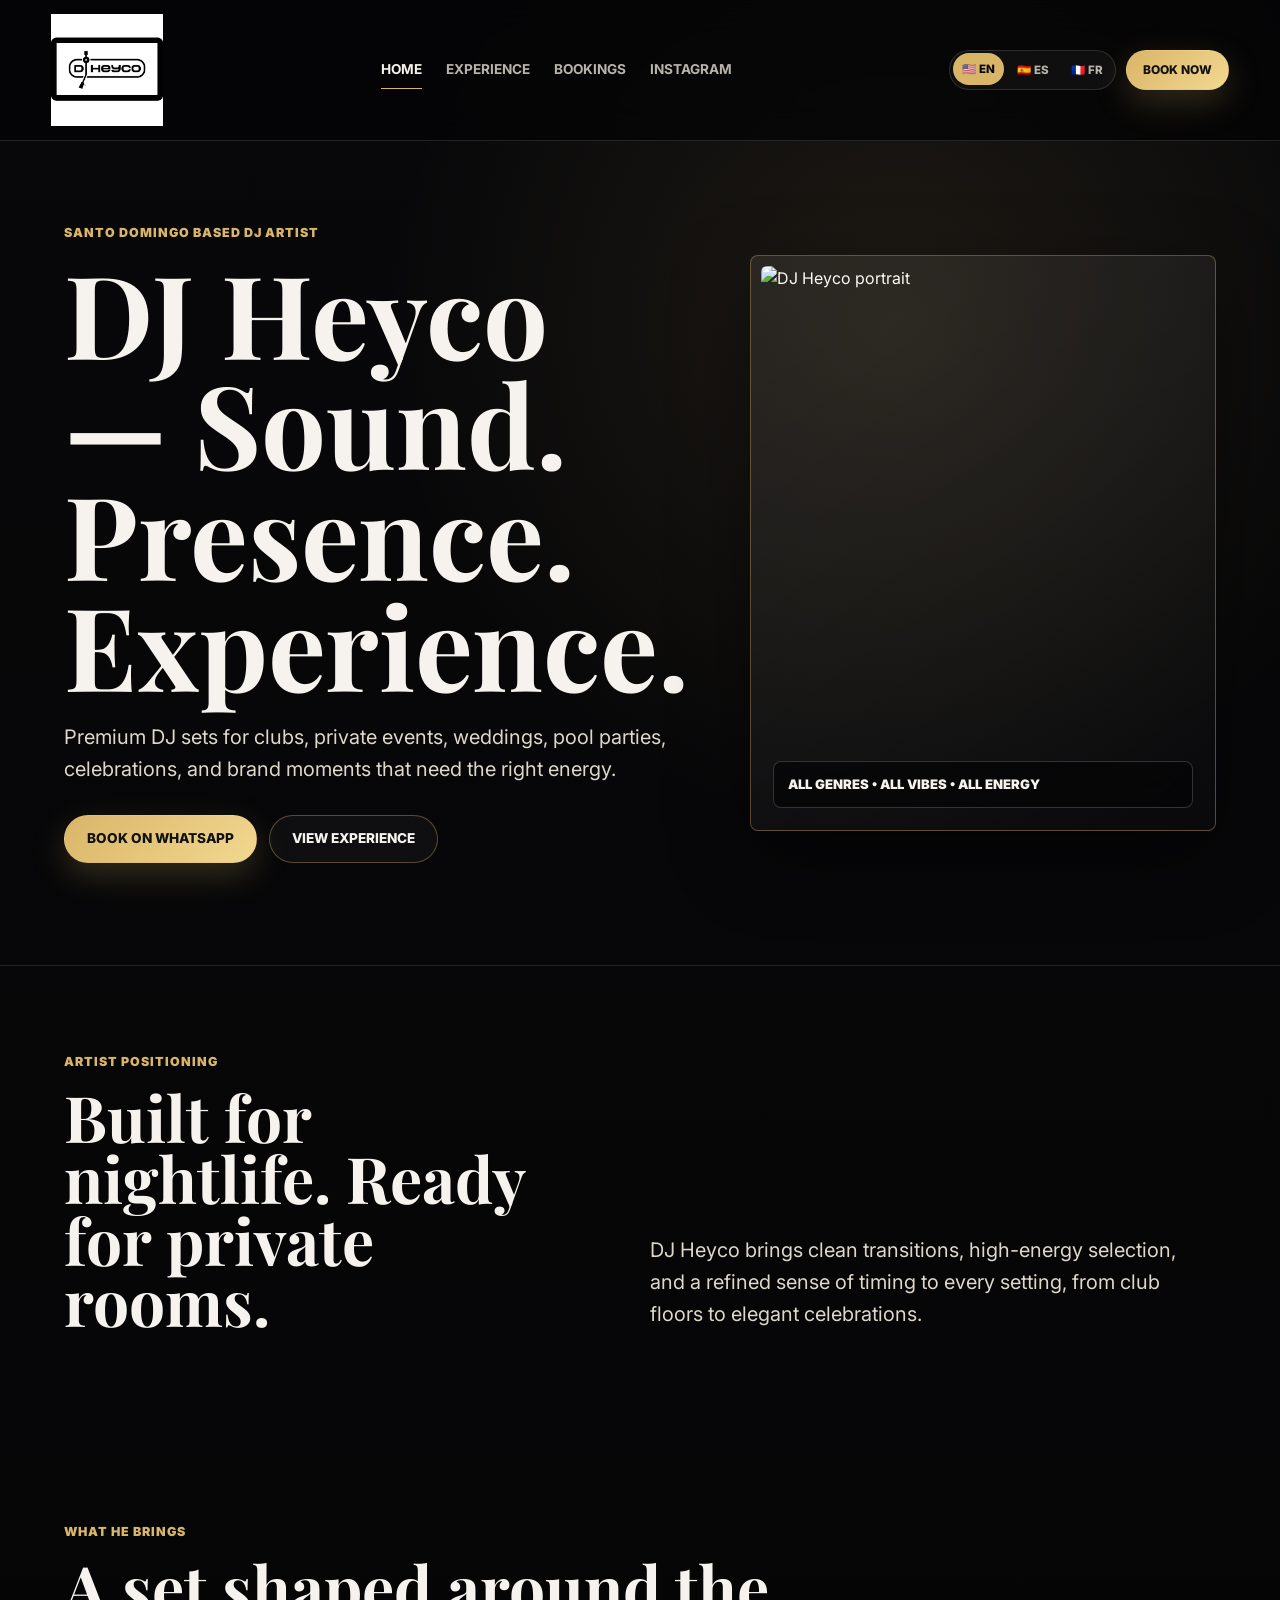
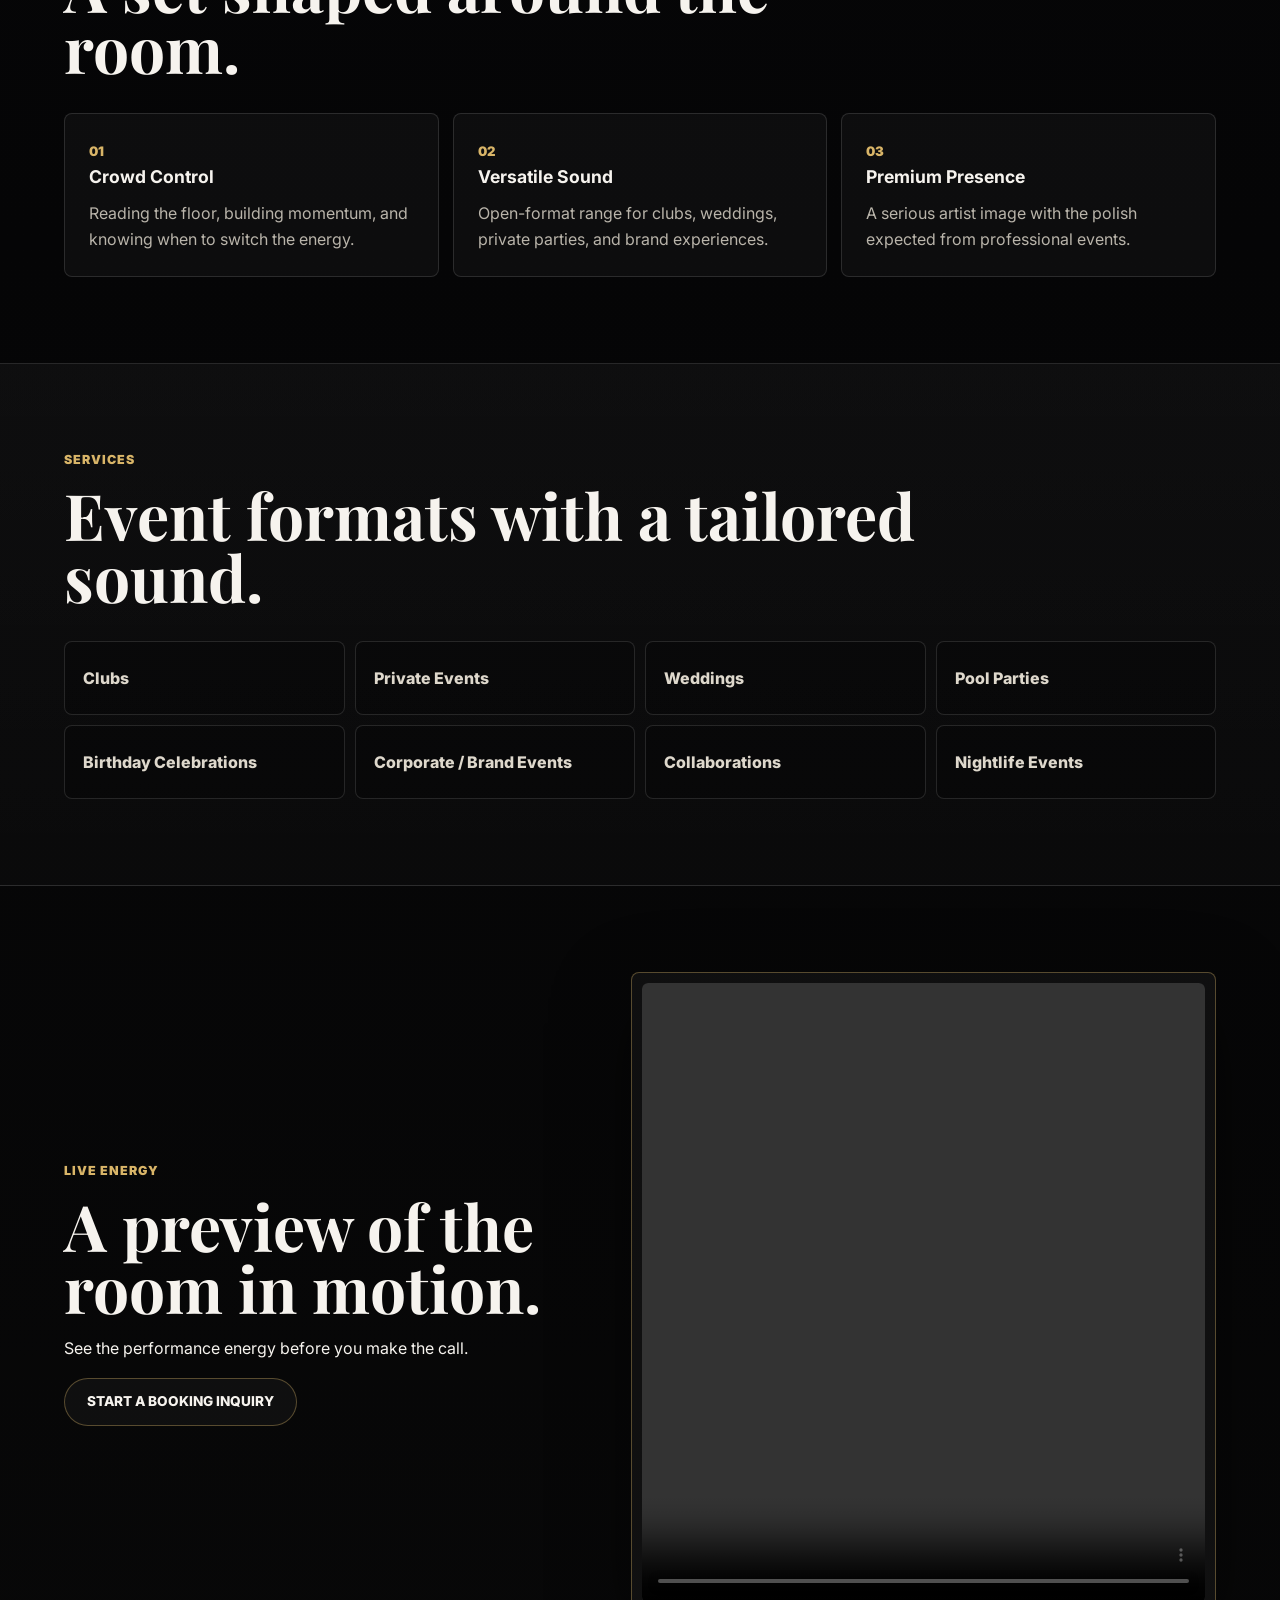
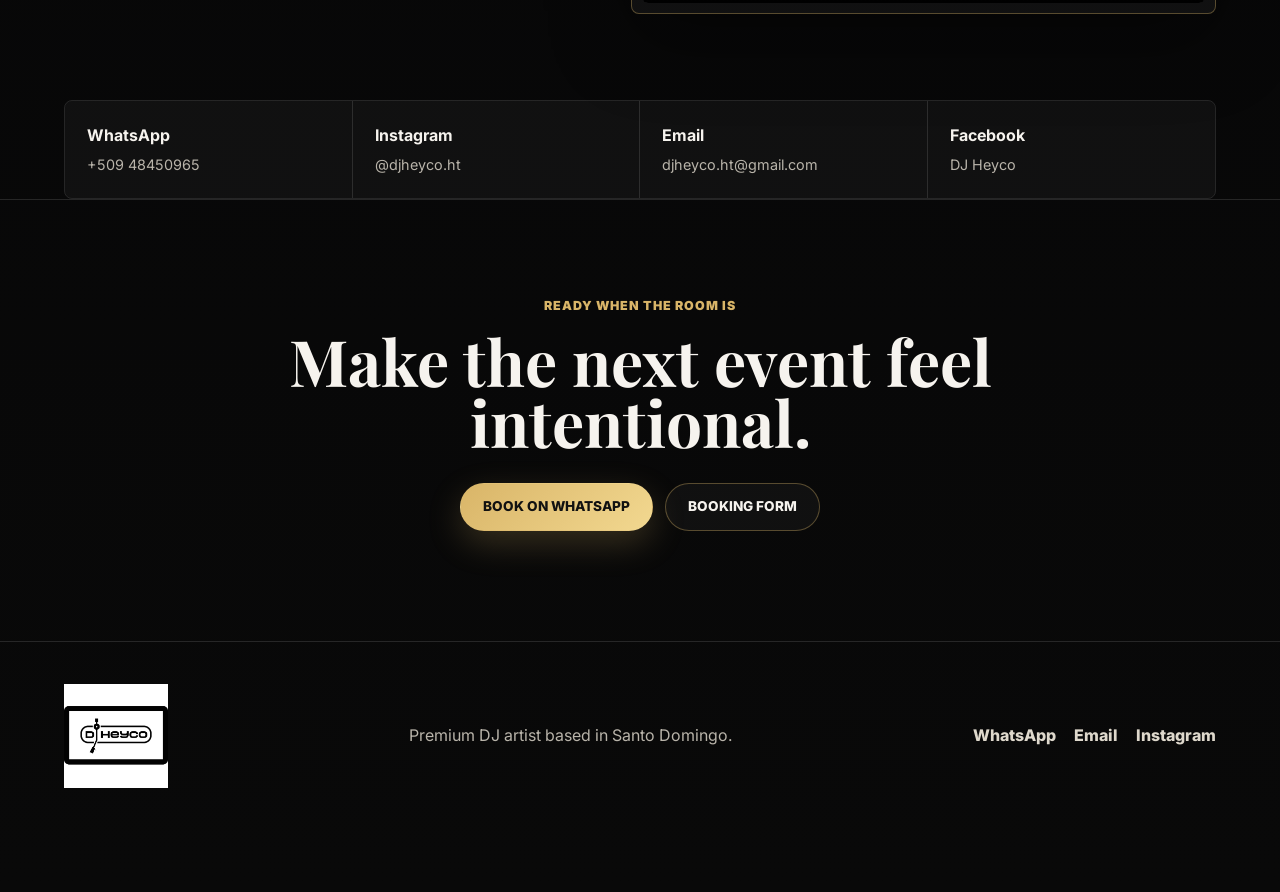
==== commit 40804525: "SEO new social preview" ====
--- a/index.html
+++ b/index.html
@@ -3,23 +3,29 @@
 <head>
   <meta charset="UTF-8">
   <meta name="viewport" content="width=device-width, initial-scale=1.0">
-  <title data-meta-title="home">DJ Heyco | Premium DJ for Events, Clubs & Private Celebrations</title>
+  <title data-meta-title="home">DJ Heyco | Premium DJ for Clubs, Weddings & Private Events</title>
   <meta name="description" content="DJ Heyco is a Santo Domingo-based DJ delivering premium music experiences for clubs, weddings, private events, pool parties, nightlife, and brand collaborations.">
   <meta name="robots" content="index, follow">
   <meta name="author" content="DJ Heyco">
   <meta name="theme-color" content="#050506">
-  <link rel="canonical" href="https://lively-mushroom-04da59610.7.azurestaticapps.net/">
-  <meta property="og:title" content="DJ Heyco | Premium DJ for Events, Clubs & Private Celebrations">
-  <meta property="og:description" content="DJ Heyco is a Santo Domingo-based DJ delivering premium music experiences for clubs, weddings, private events, pool parties, nightlife, and brand collaborations.">
-  <meta property="og:image" content="https://lively-mushroom-04da59610.7.azurestaticapps.net/assets/brands/logo-primary.png">
-  <meta property="og:url" content="https://lively-mushroom-04da59610.7.azurestaticapps.net/">
+  <link rel="canonical" href="https://djheyco.com/">
+  <meta property="og:title" content="DJ Heyco | Premium DJ for Clubs, Weddings & Private Events">
+  <meta property="og:description" content="Book DJ Heyco for high-energy music experiences, nightlife events, weddings, private celebrations, clubs, pool parties, and brand collaborations.">
+  <meta property="og:image" content="https://djheyco.com/assets/images/dj-heyco-social-preview.jpg">
+  <meta property="og:image:secure_url" content="https://djheyco.com/assets/images/dj-heyco-social-preview.jpg">
+  <meta property="og:image:width" content="1200">
+  <meta property="og:image:height" content="630">
+  <meta property="og:image:alt" content="DJ Heyco premium DJ for events and nightlife">
+  <meta property="og:url" content="https://djheyco.com/">
   <meta property="og:type" content="website">
   <meta property="og:site_name" content="DJ Heyco">
   <meta name="twitter:card" content="summary_large_image">
-  <meta name="twitter:title" content="DJ Heyco | Premium DJ for Events, Clubs & Private Celebrations">
-  <meta name="twitter:description" content="Premium music experiences for clubs, weddings, private events, pool parties, nightlife, and brand collaborations.">
-  <meta name="twitter:image" content="https://lively-mushroom-04da59610.7.azurestaticapps.net/assets/brands/logo-primary.png">
-  <link rel="icon" href="assets/brands/logo-primary.png">
+  <meta name="twitter:title" content="DJ Heyco | Premium DJ for Clubs, Weddings & Private Events">
+  <meta name="twitter:description" content="Premium DJ sets for unforgettable clubs, weddings, private events, nightlife celebrations, pool parties, and brand collaborations.">
+  <meta name="twitter:image" content="https://djheyco.com/assets/images/dj-heyco-social-preview.jpg">
+  <meta name="twitter:image:alt" content="DJ Heyco premium DJ for events and nightlife">
+  <link rel="icon" href="assets/brands/logo-white.png" type="image/png">
+  <link rel="apple-touch-icon" href="assets/brands/logo-white.png">
   <link rel="preconnect" href="https://fonts.googleapis.com">
   <link rel="preconnect" href="https://fonts.gstatic.com" crossorigin>
   <link href="https://fonts.googleapis.com/css2?family=Inter:wght@400;500;600;700;800&family=Playfair+Display:wght@700;800&display=swap" rel="stylesheet">
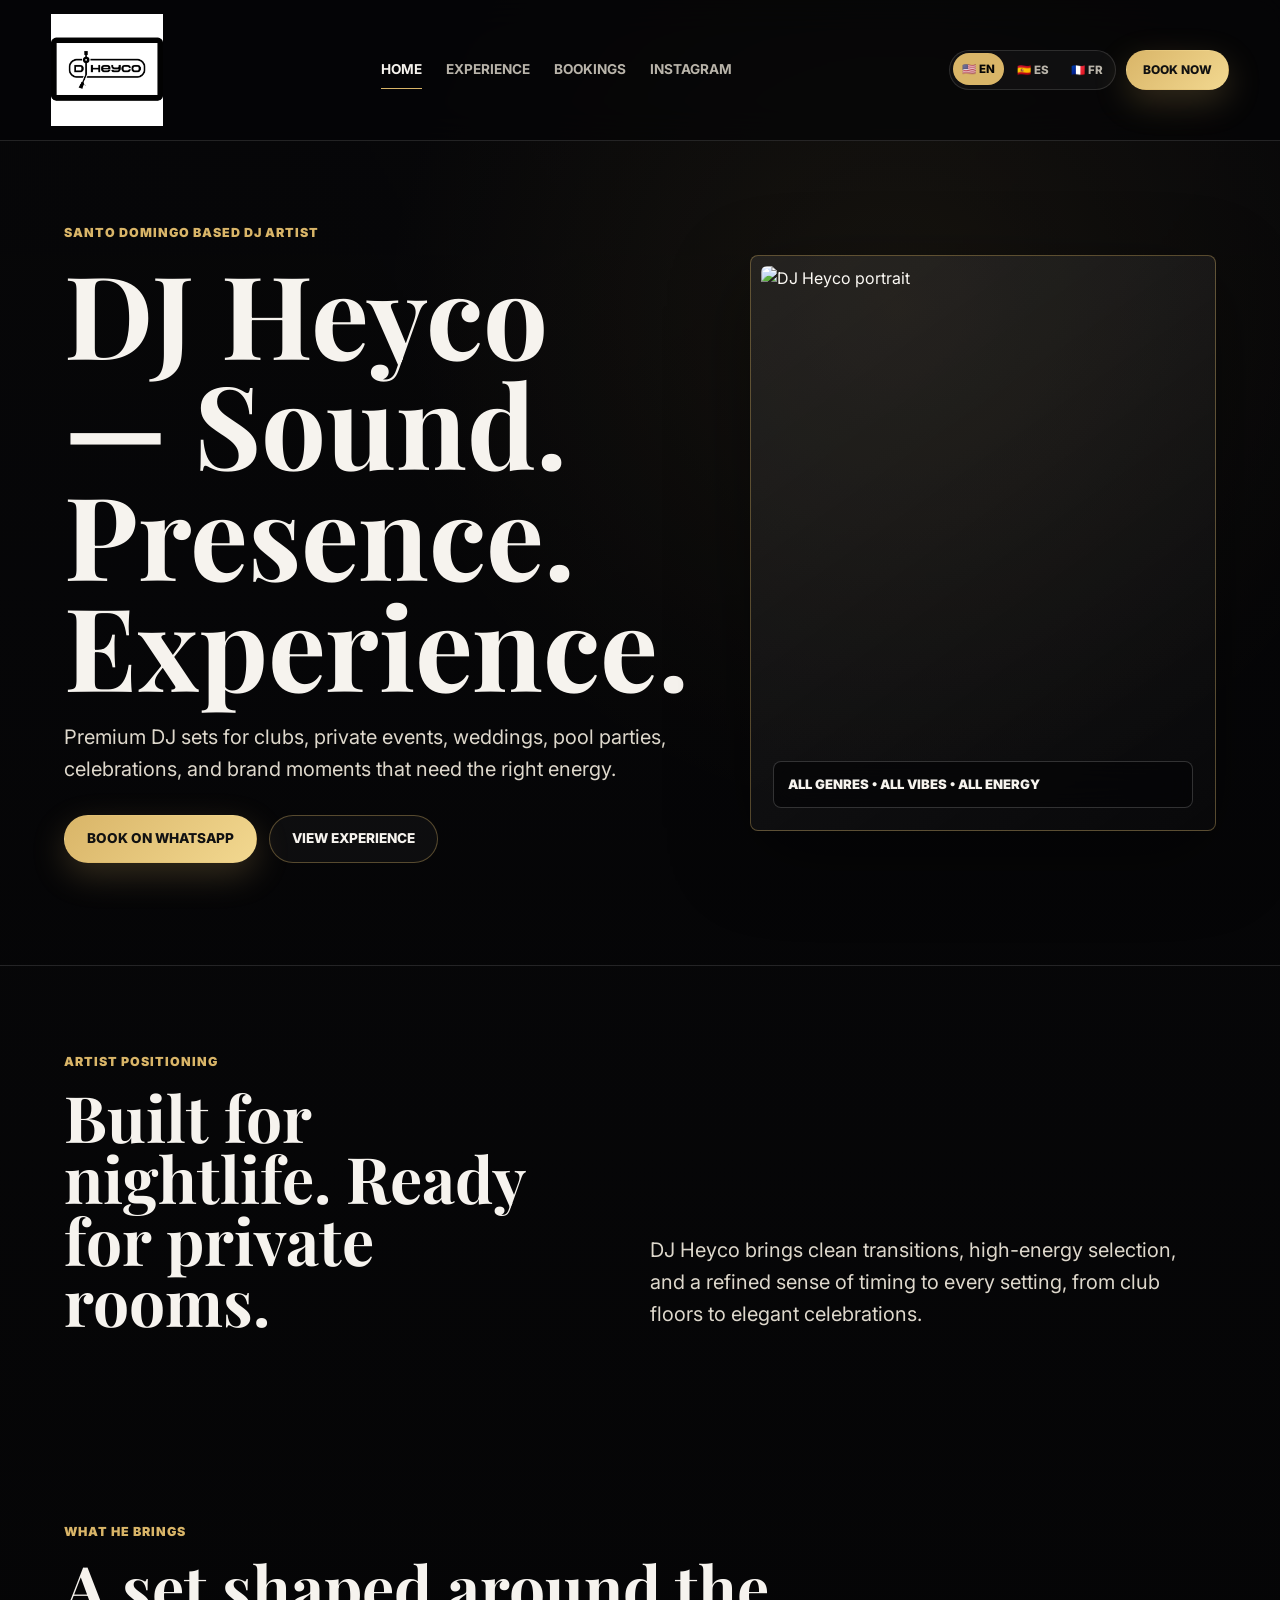
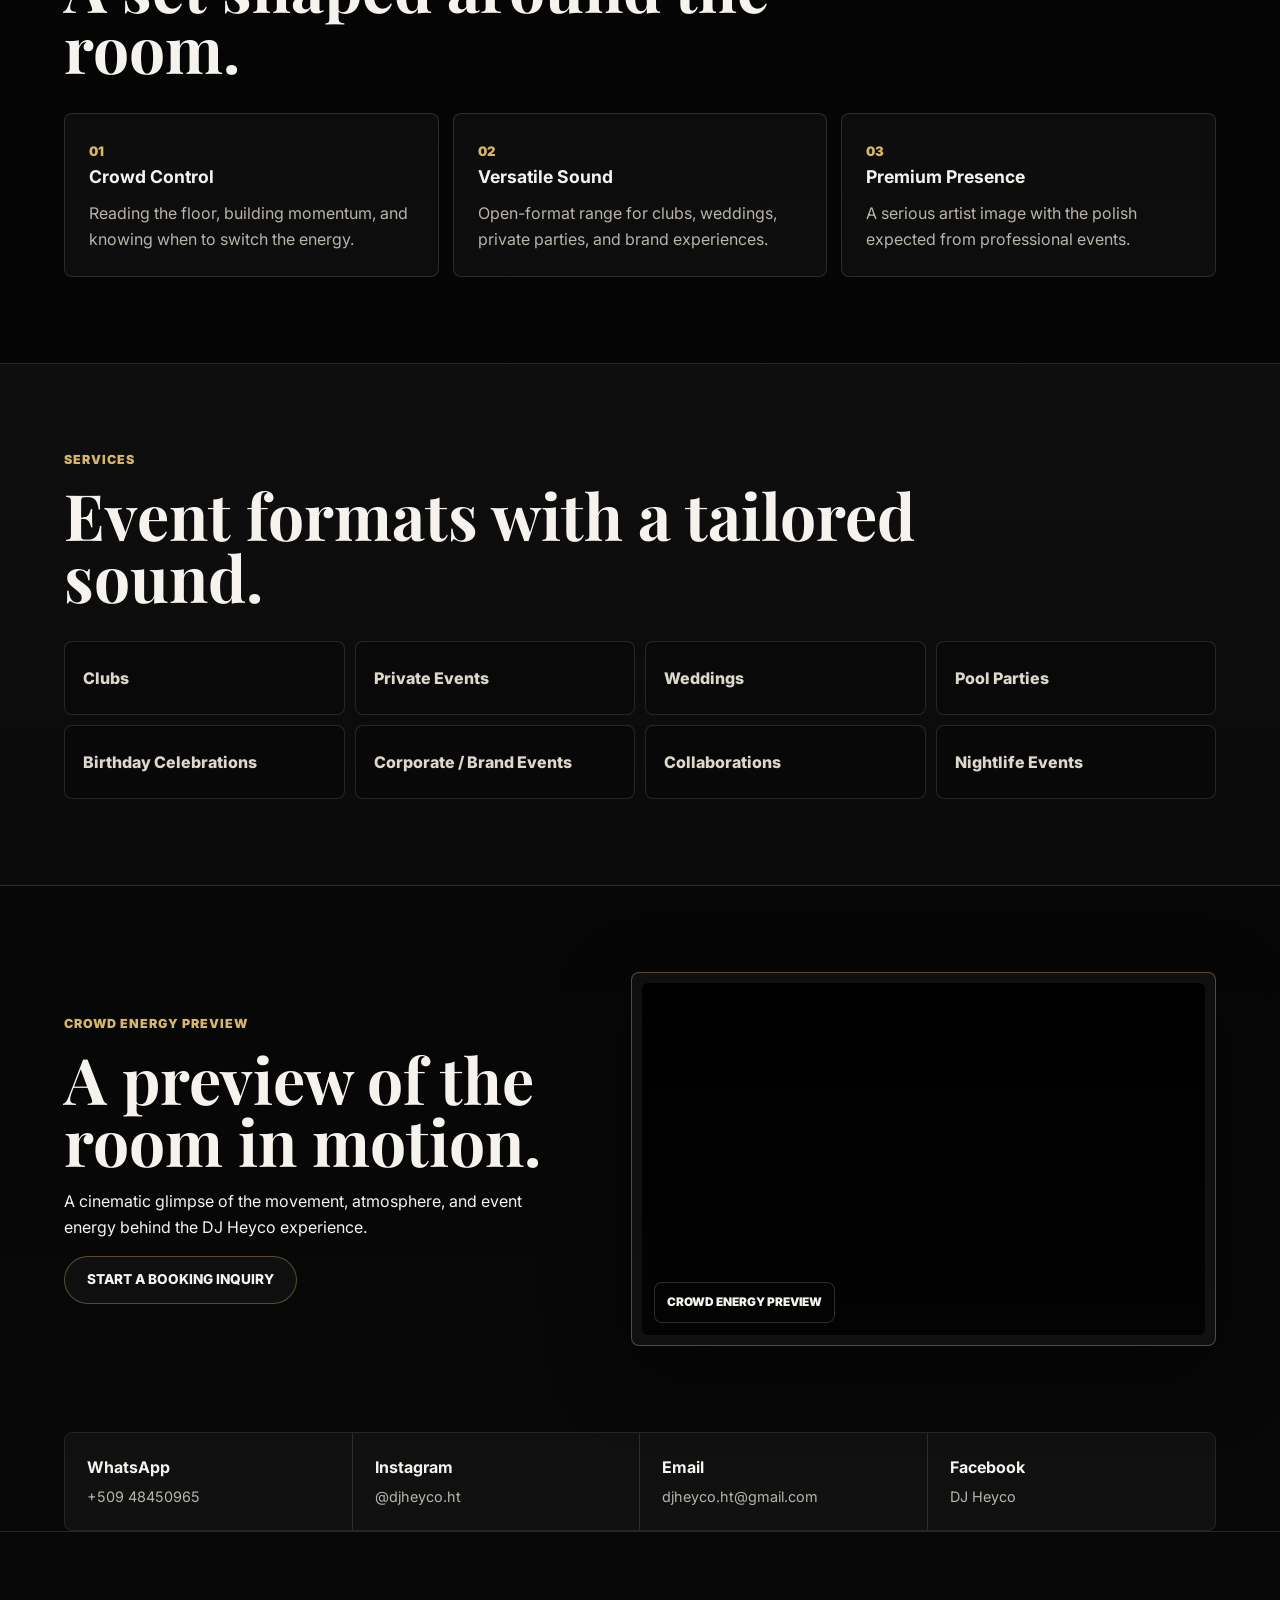
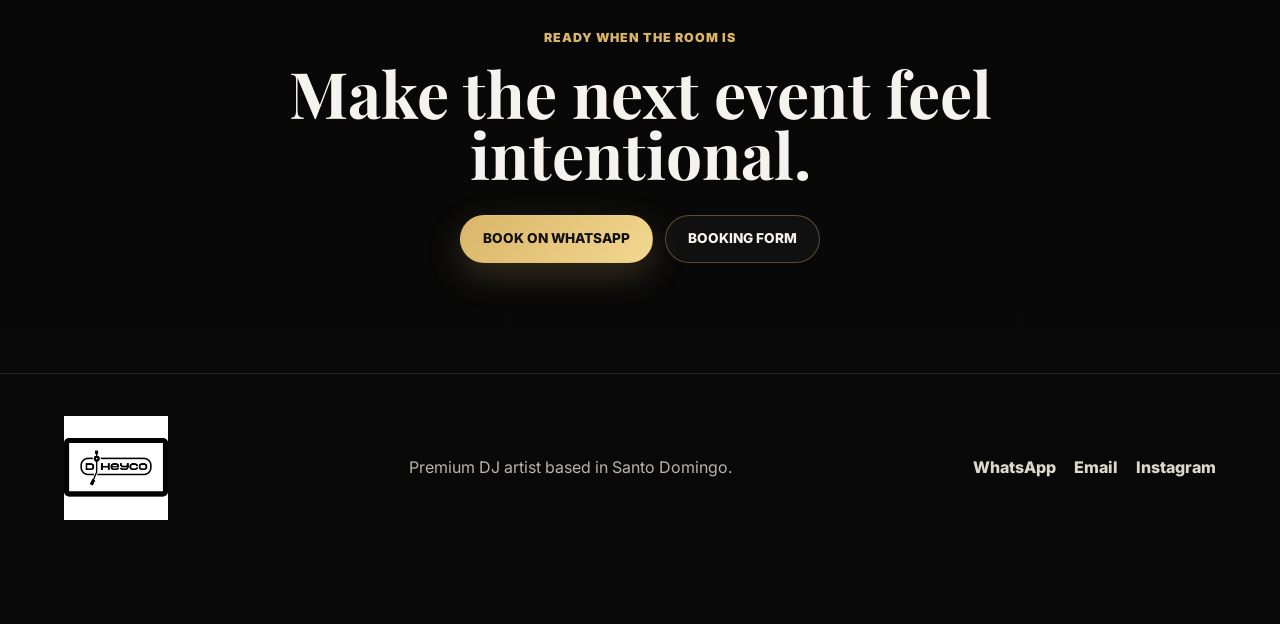
==== commit 10103b49: "Integrate premium video previews" ====
--- a/index.html
+++ b/index.html
@@ -72,6 +72,9 @@
 
   <main>
     <section class="hero home-hero">
+      <div class="hero-video-layer" aria-hidden="true">
+        <video src="assets/video/hero-nightlife.mp4" autoplay muted loop playsinline preload="metadata"></video>
+      </div>
       <div class="hero-copy reveal">
         <p class="eyebrow" data-i18n="home.hero.eyebrow">Santo Domingo based DJ artist</p>
         <h1 data-i18n="home.hero.title">DJ Heyco - Sound. Presence. Experience.</h1>
@@ -138,13 +141,16 @@
 
     <section class="section media-section">
       <div class="media-copy reveal">
-        <p class="eyebrow" data-i18n="home.video.eyebrow">Live energy</p>
+        <p class="eyebrow" data-i18n="home.video.eyebrow">Crowd Energy Preview</p>
         <h2 data-i18n="home.video.title">A preview of the room in motion.</h2>
-        <p data-i18n="home.video.text">See the performance energy before you make the call.</p>
+        <p data-i18n="home.video.text">A cinematic glimpse of the movement, atmosphere, and event energy behind the DJ Heyco experience.</p>
         <a class="btn btn-outline" href="bookings.html" data-i18n="cta.bookingInquiry">Start a Booking Inquiry</a>
       </div>
-      <div class="video-frame reveal delay-1">
-        <video src="assets/video/heyco-live.mp4" controls playsinline preload="metadata"></video>
+      <div class="video-frame cinematic landscape reveal delay-1" aria-label="Crowd energy preview">
+        <video src="assets/video/crowd-energy.mp4" autoplay muted loop playsinline preload="metadata"></video>
+        <div class="video-caption">
+          <span data-i18n="home.video.label">Crowd Energy Preview</span>
+        </div>
       </div>
     </section>
 
--- a/styles.css
+++ b/styles.css
@@ -192,6 +192,9 @@
 
 .hero, .page-hero, .section, .final-cta { padding-left: clamp(20px, 5vw, 72px); padding-right: clamp(20px, 5vw, 72px); }
 .hero {
+  position: relative;
+  isolation: isolate;
+  overflow: hidden;
   min-height: calc(100svh - var(--header));
   display: grid;
   grid-template-columns: minmax(0, 1.02fr) minmax(300px, 0.78fr);
@@ -199,6 +202,27 @@
   align-items: center;
   padding-top: 52px;
   padding-bottom: 72px;
+}
+.hero-video-layer {
+  position: absolute;
+  inset: 0;
+  z-index: -2;
+  opacity: 0.34;
+  pointer-events: none;
+}
+.hero-video-layer::after {
+  content: "";
+  position: absolute;
+  inset: 0;
+  background:
+    linear-gradient(90deg, rgba(5, 5, 6, 0.92) 0%, rgba(5, 5, 6, 0.68) 44%, rgba(5, 5, 6, 0.86) 100%),
+    linear-gradient(180deg, rgba(5, 5, 6, 0.48), rgba(5, 5, 6, 0.9));
+}
+.hero-video-layer video {
+  width: 100%;
+  height: 100%;
+  object-fit: cover;
+  filter: saturate(0.88) contrast(1.08);
 }
 .page-hero { padding-top: 96px; padding-bottom: 72px; max-width: 1040px; }
 .bookings-hero { max-width: 1120px; }
@@ -266,10 +290,49 @@
   font-weight: 800;
 }
 
-.media-section, .form-section, .artist-profile, .wide-media-grid { display: grid; grid-template-columns: 0.86fr 1fr; gap: clamp(24px, 5vw, 70px); align-items: center; }
-.video-frame { border: 1px solid var(--line-strong); border-radius: var(--radius); padding: 10px; background: rgba(255,255,255,0.04); box-shadow: var(--shadow); }
+.media-section, .form-section, .artist-profile, .wide-media-grid, .booking-vibe-section { display: grid; grid-template-columns: 0.86fr 1fr; gap: clamp(24px, 5vw, 70px); align-items: center; }
+.video-frame { position: relative; overflow: hidden; border: 1px solid var(--line-strong); border-radius: var(--radius); padding: 10px; background: rgba(255,255,255,0.04); box-shadow: var(--shadow); }
 .video-frame video { width: 100%; max-height: 620px; aspect-ratio: 9 / 16; object-fit: cover; border-radius: calc(var(--radius) - 2px); background: #000; }
 .video-frame.large video { max-height: 760px; }
+.video-frame.landscape video { aspect-ratio: 16 / 10; max-height: 560px; }
+.video-frame.cinematic::after {
+  content: "";
+  position: absolute;
+  inset: 10px;
+  border-radius: calc(var(--radius) - 2px);
+  background: linear-gradient(180deg, rgba(5,5,6,0.08), rgba(5,5,6,0.58));
+  pointer-events: none;
+}
+.video-caption {
+  position: absolute;
+  left: 22px;
+  right: 22px;
+  bottom: 22px;
+  z-index: 2;
+  display: flex;
+  justify-content: flex-start;
+  pointer-events: none;
+}
+.video-caption span {
+  max-width: 100%;
+  padding: 10px 12px;
+  border: 1px solid rgba(255,255,255,0.16);
+  border-radius: var(--radius);
+  background: rgba(5,5,6,0.68);
+  color: var(--text);
+  backdrop-filter: blur(14px);
+  font-size: 0.74rem;
+  font-weight: 900;
+  text-transform: uppercase;
+}
+.booking-vibe-section {
+  border-top: 1px solid var(--line);
+  border-bottom: 1px solid var(--line);
+  background: linear-gradient(180deg, rgba(255,255,255,0.028), rgba(255,255,255,0.012));
+}
+.booking-vibe-section .media-note h2 { margin-bottom: 14px; }
+.booking-vibe-section .media-note p:not(.eyebrow) { max-width: 560px; }
+.booking-video video { aspect-ratio: 16 / 10; max-height: 440px; }
 .contact-strip { margin: 0 clamp(20px, 5vw, 72px); display: grid; grid-template-columns: repeat(4, 1fr); border: 1px solid var(--line); border-radius: var(--radius); overflow: hidden; }
 .contact-strip a, .contact-card { display: grid; gap: 4px; padding: 22px; background: rgba(255,255,255,0.035); border-right: 1px solid var(--line); }
 .contact-strip a:last-child { border-right: 0; }
@@ -326,7 +389,7 @@
 @media (max-width: 980px) {
   .desktop-nav, .header-actions > .btn { display: none; }
   .menu-toggle { display: block; }
-  .hero, .split-section, .media-section, .form-section, .artist-profile, .wide-media-grid { grid-template-columns: 1fr; }
+  .hero, .split-section, .media-section, .form-section, .artist-profile, .wide-media-grid, .booking-vibe-section { grid-template-columns: 1fr; }
   .hero { min-height: auto; padding-top: 48px; }
   .feature-grid, .energy-grid { grid-template-columns: 1fr; }
   .service-grid, .contact-strip, .contact-card-grid { grid-template-columns: repeat(2, 1fr); }
@@ -355,6 +418,9 @@
   .contact-strip a { border-right: 0; border-bottom: 1px solid var(--line); }
   .contact-strip a:last-child { border-bottom: 0; }
   .visual-tag { left: 18px; right: 18px; bottom: 18px; }
+  .hero-video-layer { opacity: 0.24; }
+  .video-frame.landscape video, .booking-video video { aspect-ratio: 4 / 5; max-height: 540px; }
+  .video-caption { left: 18px; right: 18px; bottom: 18px; }
   .statement-band { margin-left: 18px; margin-right: 18px; padding: 34px 0; }
   .site-footer { display: grid; justify-items: start; padding-bottom: calc(112px + env(safe-area-inset-bottom)); }
   .footer-links { flex-wrap: wrap; }
@@ -398,4 +464,5 @@
 @media (prefers-reduced-motion: reduce) {
   *, *::before, *::after { scroll-behavior: auto !important; transition: none !important; }
   .reveal { opacity: 1; transform: none; }
-}
+  .hero-video-layer video, .video-frame.cinematic video { display: none; }
+}
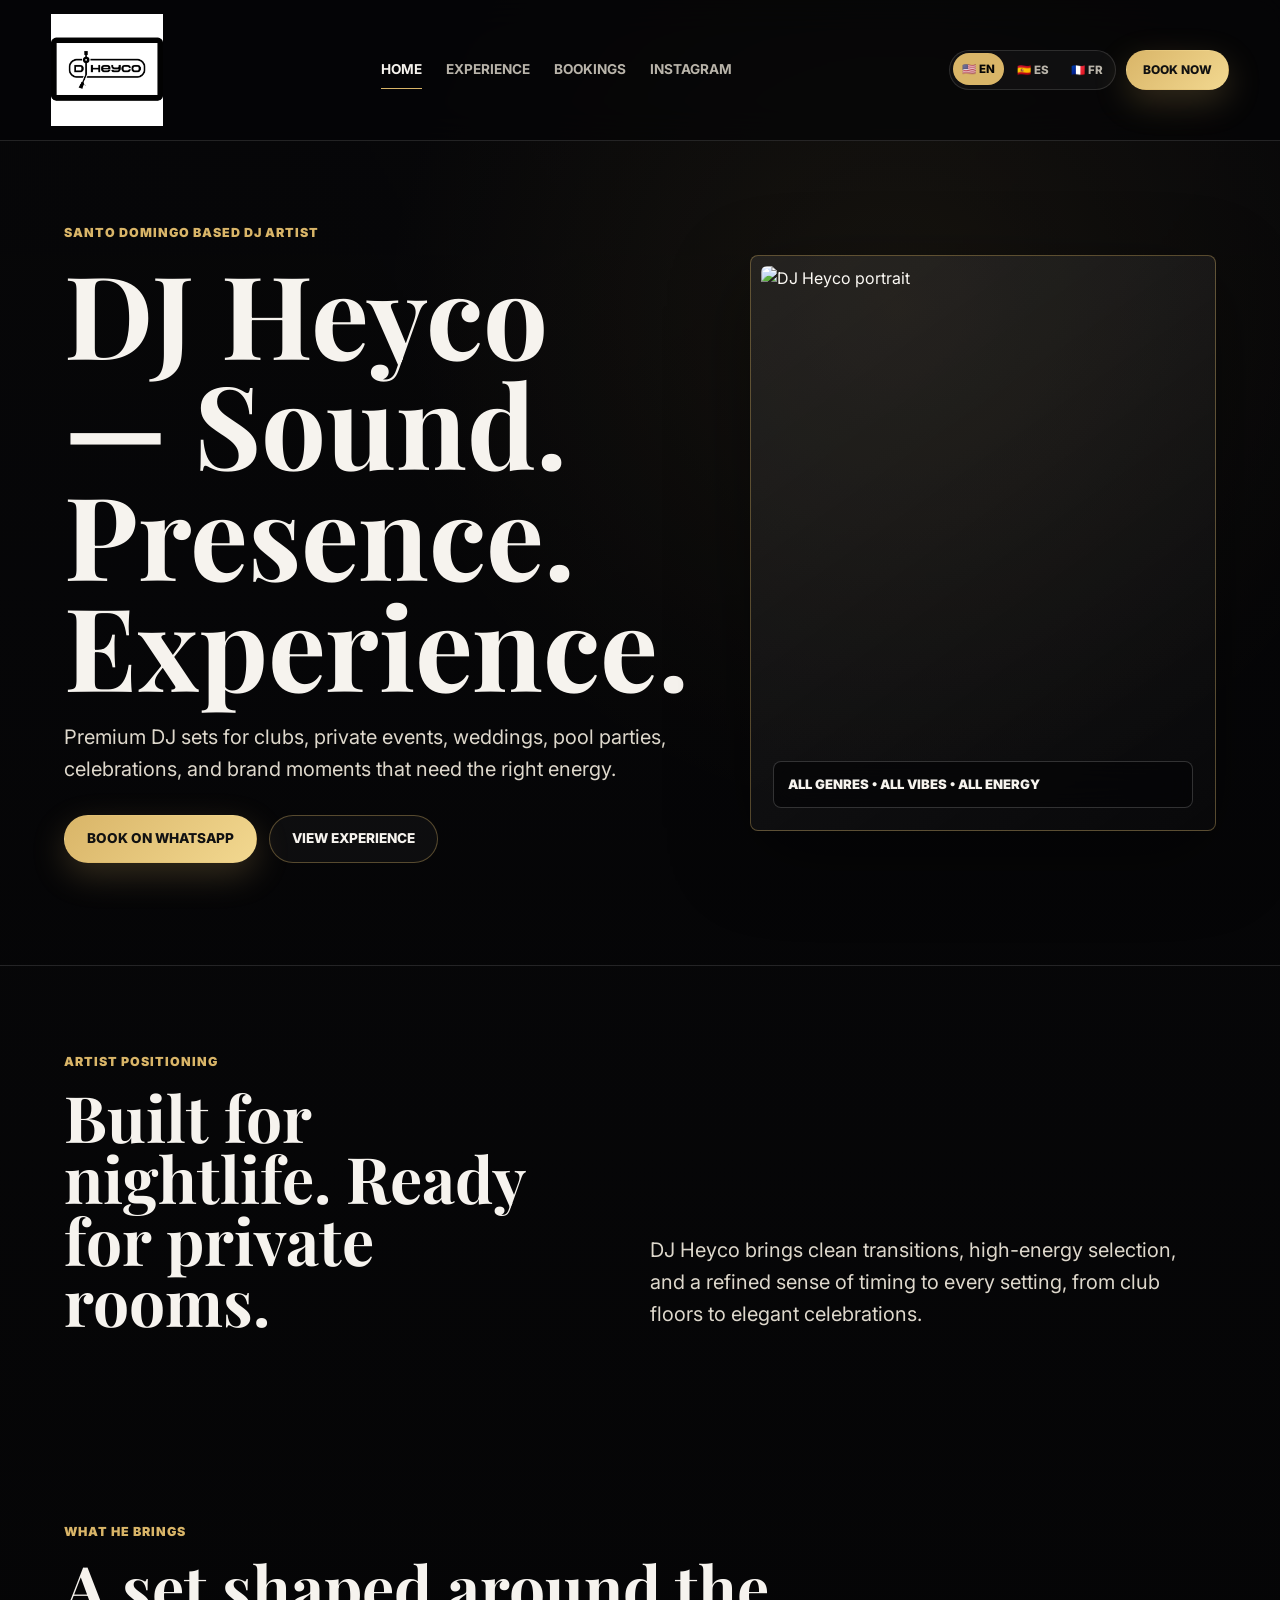
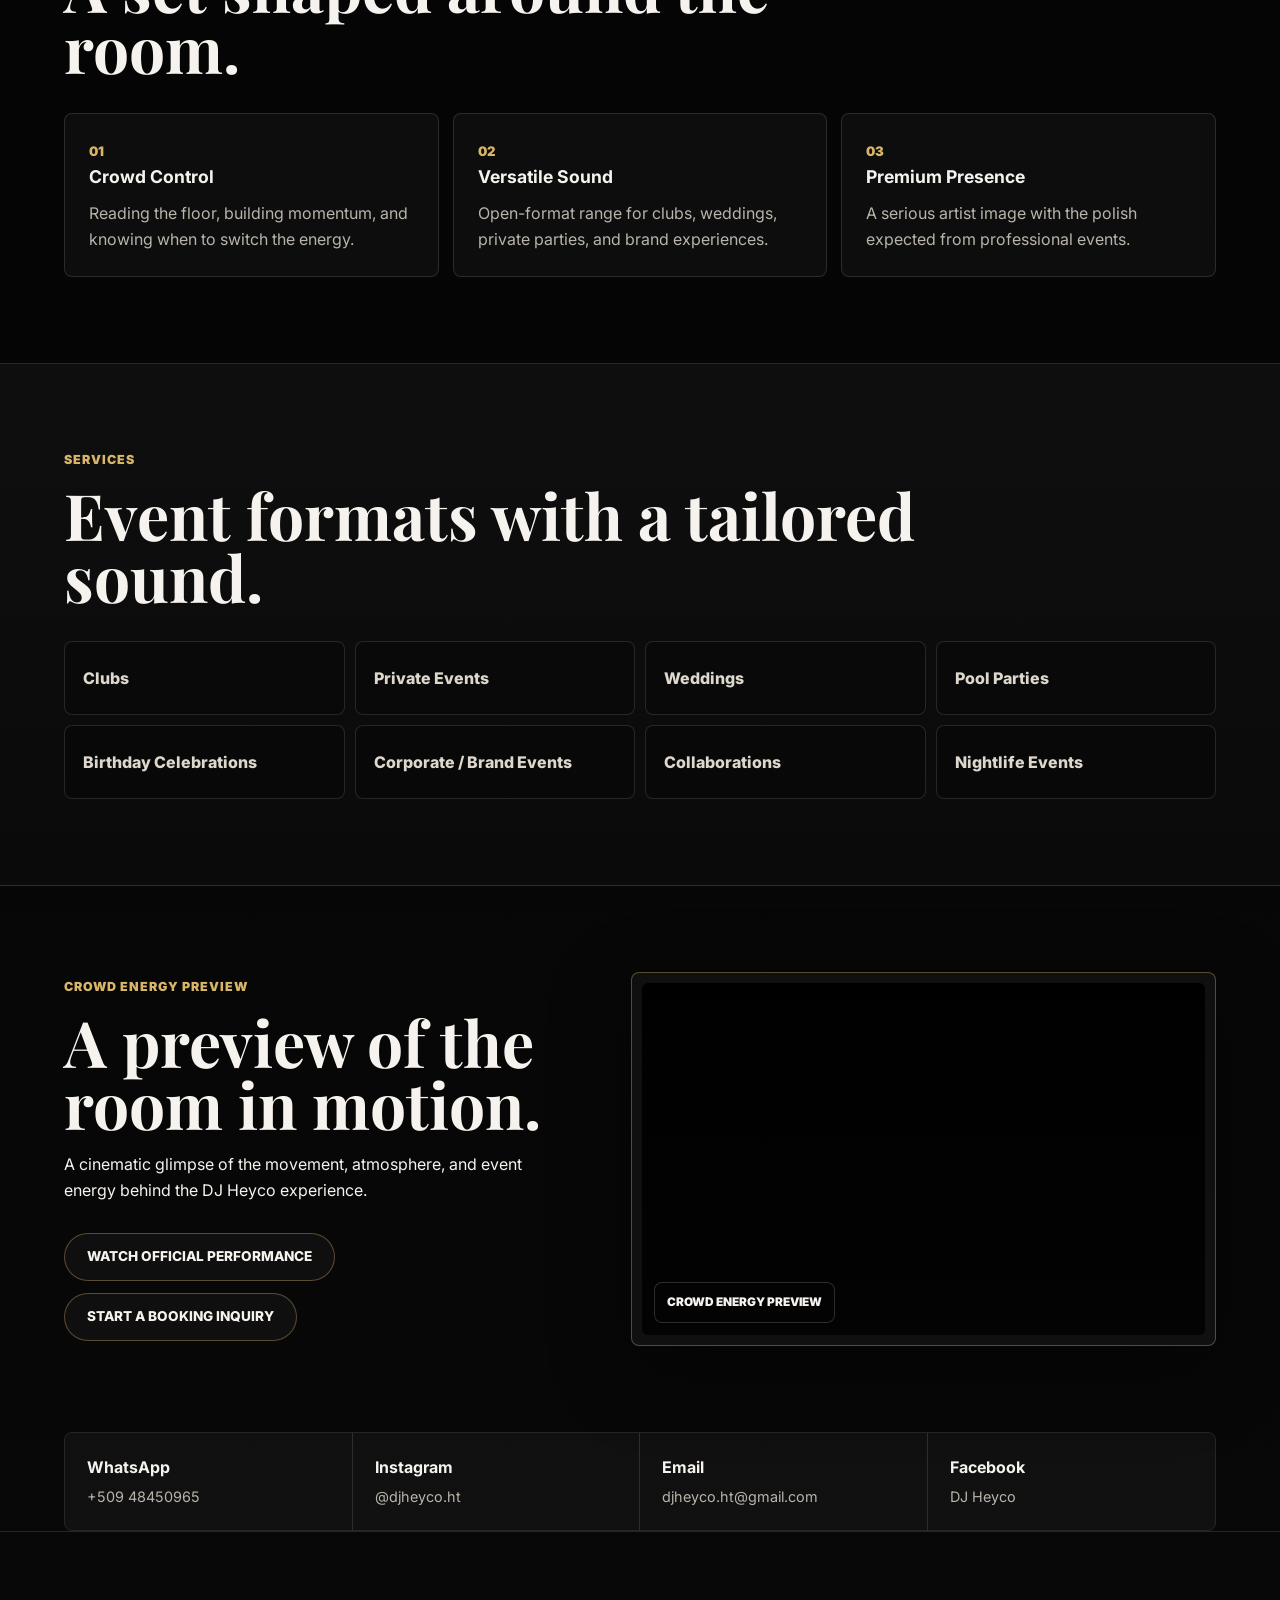
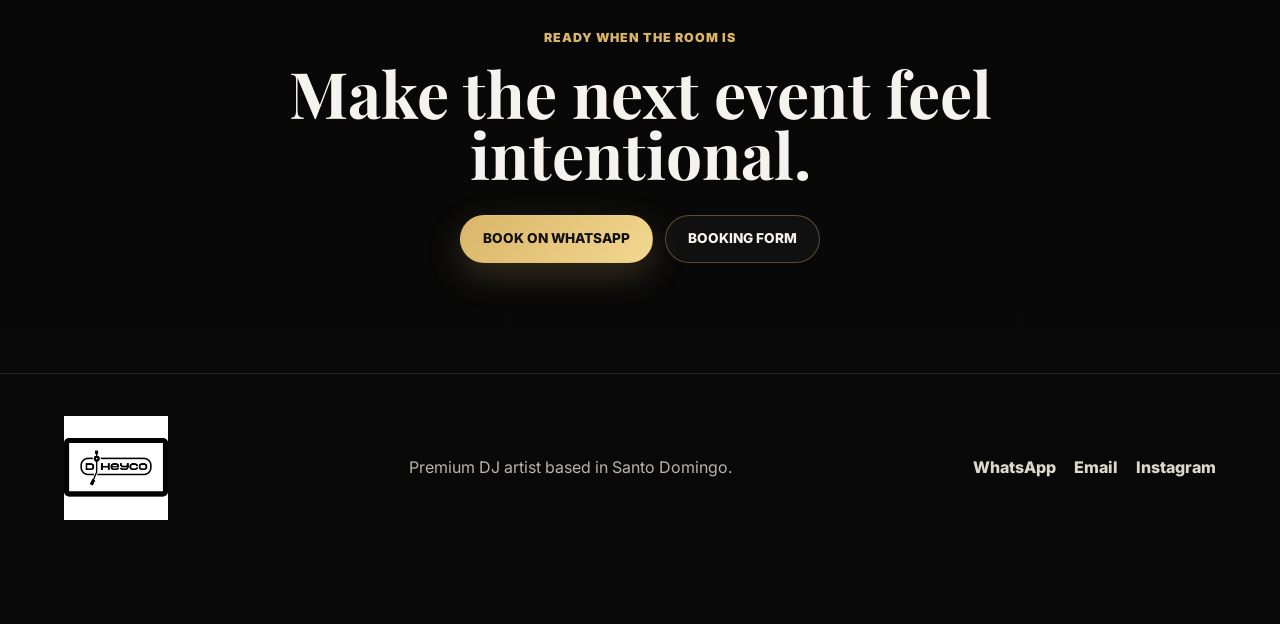
==== commit a7c9a3b6: "Add official performance video" ====
--- a/index.html
+++ b/index.html
@@ -144,7 +144,10 @@
         <p class="eyebrow" data-i18n="home.video.eyebrow">Crowd Energy Preview</p>
         <h2 data-i18n="home.video.title">A preview of the room in motion.</h2>
         <p data-i18n="home.video.text">A cinematic glimpse of the movement, atmosphere, and event energy behind the DJ Heyco experience.</p>
-        <a class="btn btn-outline" href="bookings.html" data-i18n="cta.bookingInquiry">Start a Booking Inquiry</a>
+        <div class="cta-row">
+          <a class="btn btn-outline" href="experience.html#official-performance" data-i18n="cta.officialPerformance">Watch Official Performance</a>
+          <a class="btn btn-outline" href="bookings.html" data-i18n="cta.bookingInquiry">Start a Booking Inquiry</a>
+        </div>
       </div>
       <div class="video-frame cinematic landscape reveal delay-1" aria-label="Crowd energy preview">
         <video src="assets/video/crowd-energy.mp4" autoplay muted loop playsinline preload="metadata"></video>
--- a/styles.css
+++ b/styles.css
@@ -36,6 +36,7 @@
   overflow: hidden;
 }
 img, video { max-width: 100%; display: block; }
+iframe { display: block; }
 a { color: inherit; text-decoration: none; }
 button, input, textarea, select { font: inherit; }
 
@@ -324,6 +325,45 @@
   font-size: 0.74rem;
   font-weight: 900;
   text-transform: uppercase;
+}
+.official-performance-section {
+  border-top: 1px solid var(--line);
+  background: linear-gradient(180deg, rgba(217,181,104,0.045), rgba(255,255,255,0.014));
+}
+.official-performance-section .section-heading {
+  max-width: 780px;
+}
+.official-performance-section .section-heading p:not(.eyebrow) {
+  max-width: 620px;
+  color: var(--muted);
+}
+.official-video-shell {
+  max-width: 1040px;
+}
+.youtube-frame {
+  position: relative;
+  overflow: hidden;
+  aspect-ratio: 16 / 9;
+  border: 1px solid var(--line-strong);
+  border-radius: var(--radius);
+  padding: 10px;
+  background:
+    linear-gradient(135deg, rgba(217,181,104,0.16), rgba(255,255,255,0.035)),
+    rgba(5,5,6,0.88);
+  box-shadow: var(--shadow);
+}
+.youtube-frame iframe {
+  width: 100%;
+  height: 100%;
+  border: 0;
+  border-radius: calc(var(--radius) - 2px);
+  background: #000;
+}
+.official-video-actions {
+  display: flex;
+  flex-wrap: wrap;
+  gap: 10px;
+  margin-top: 18px;
 }
 .booking-vibe-section {
   border-top: 1px solid var(--line);
@@ -420,6 +460,8 @@
   .visual-tag { left: 18px; right: 18px; bottom: 18px; }
   .hero-video-layer { opacity: 0.24; }
   .video-frame.landscape video, .booking-video video { aspect-ratio: 4 / 5; max-height: 540px; }
+  .youtube-frame { padding: 7px; }
+  .official-video-actions { flex-direction: column; }
   .video-caption { left: 18px; right: 18px; bottom: 18px; }
   .statement-band { margin-left: 18px; margin-right: 18px; padding: 34px 0; }
   .site-footer { display: grid; justify-items: start; padding-bottom: calc(112px + env(safe-area-inset-bottom)); }
